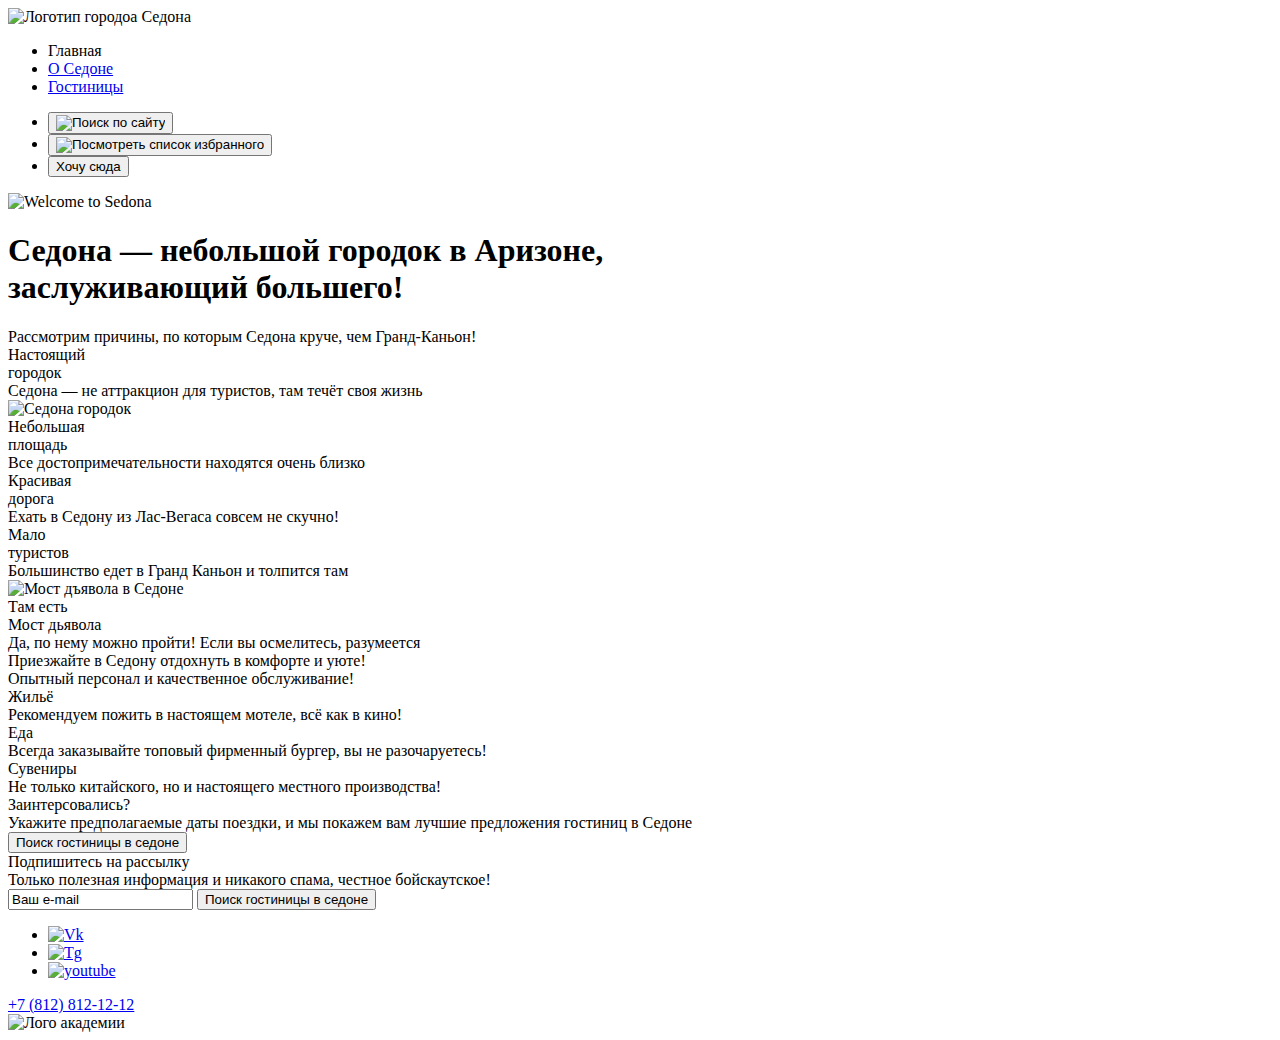
==== index.html @ afdbbaaa "Добавил верстку главной и каталога" ====
<!DOCTYPE html>
<html lang="ru">
  <head>
    <meta charset="utf-8">
    <title>HTML Academy: Седона</title>
  </head>
  <body>
    <header>
      <div><img src="images/logo.png" alt="Логотип городоа Седона"></div>
      <nav>
        <ul>
          <li>Главная</li>
          <li><a href="#">О Седоне</a></li>
          <li><a href="catalog.html">Гостиницы</a></li>
        </ul>
      </nav>
      <div>
        <ul>
          <li><button type="button"><img src="images/search.png" alt="Поиск по сайту"></button></li>
          <li><button type="button"><img src="images/heart.png" alt="Посмотреть список избранного"></button></li>
          <li><button type="button">Хочу сюда</button></li>
        </ul>
      </div>
    </header>
    <main>
      <section>
        <img src="images/welcome.svg" alt="Welcome to Sedona">
        <h1>Седона — небольшой городок в Аризоне,<br>
          заслуживающий большего!</h1>
        Рассмотрим причины, по которым Седона круче, чем Гранд-Каньон!
      </section>
      <section>
        <div>
          <div>
            <div>Настоящий<br>городок</div>
            <div>Седона — не аттракцион для туристов, там течёт своя жизнь</div>
          </div>
          <div>
            <img src="images/desc_sedona.jpeg" alt="Седона городок">
          </div>
        </div>
        <div>
          <div>
            <div>Небольшая<br>площадь</div>
            <div>Все достопримечательности находятся очень близко</div>
          </div>
          <div>
            <div>Красивая<br>дорога</div>
            <div>Ехать в Седону из Лас-Вегаса совсем не скучно!</div>
          </div>
          <div>
            <div>Мало<br>туристов</div>
            <div>Большинство едет в Гранд Каньон и толпится там</div>
          </div>
        </div>
        <div>
          <div>
            <img src="images/desc_sedona2.jpeg" alt="Мост дъявола в Седоне">
          </div>
          <div>
            <div>Там есть<br>Мост дьявола</div>
            <div>Да, по нему можно пройти! Если вы осмелитесь, разумеется</div>
          </div>
        </div>
      </section>
      <section>
        <div>Приезжайте в Седону отдохнуть в комфорте и уюте!</div>
        <div>Опытный персонал и качественное обслуживание!</div>
      </section>
      <section>
        <div>
          <div>Жильё</div>
          <div>Рекомендуем пожить в настоящем мотеле, всё как в кино!</div>
        </div>
        <div>
          <div>Еда</div>
          <div>Всегда заказывайте топовый фирменный бургер, вы не разочаруетесь!</div>
        </div>
        <div>
          <div>Сувениры</div>
          <div>Не только китайского, но и настоящего местного производства!</div>
        </div>
      </section>
      <section>
        <div>Заинтерсовались?</div>
        <div>Укажите предполагаемые даты поездки, и мы покажем вам лучшие предложения гостиниц в Седоне</div>
        <button  type="button">Поиск гостиницы в седоне</button>
      </section>
    </main>
    <footer>
      <section>
        <div>Подпишитесь на рассылку</div>
        <div>Только полезная информация и никакого спама, честное бойскаутское!</div>
        <form action="https://echo.htmlacademy.ru/">
          <input type="text" value="Ваш e-mail" required>
          <button type="submit">Поиск гостиницы в седоне</button>
        </form>
      </section>
      <section>
        <div>
          <ul>
            <li><a href="#"><img src="images/vk.svg" alt="Vk"></a></li>
            <li><a href="#"><img src="images/telegram.svg" alt="Tg"></a></li>
            <li><a href="#"><img src="images/youtube.svg" alt="youtube"></a></li>
          </ul>
        </div>
        <div>
          <a href="tel:+78128121212">+7 (812) 812-12-12</a>
        </div>
        <div><img src="images/html_academy_logo.png" alt="Лого академии"></div>
      </section>
    </footer>
  </body>
</html>
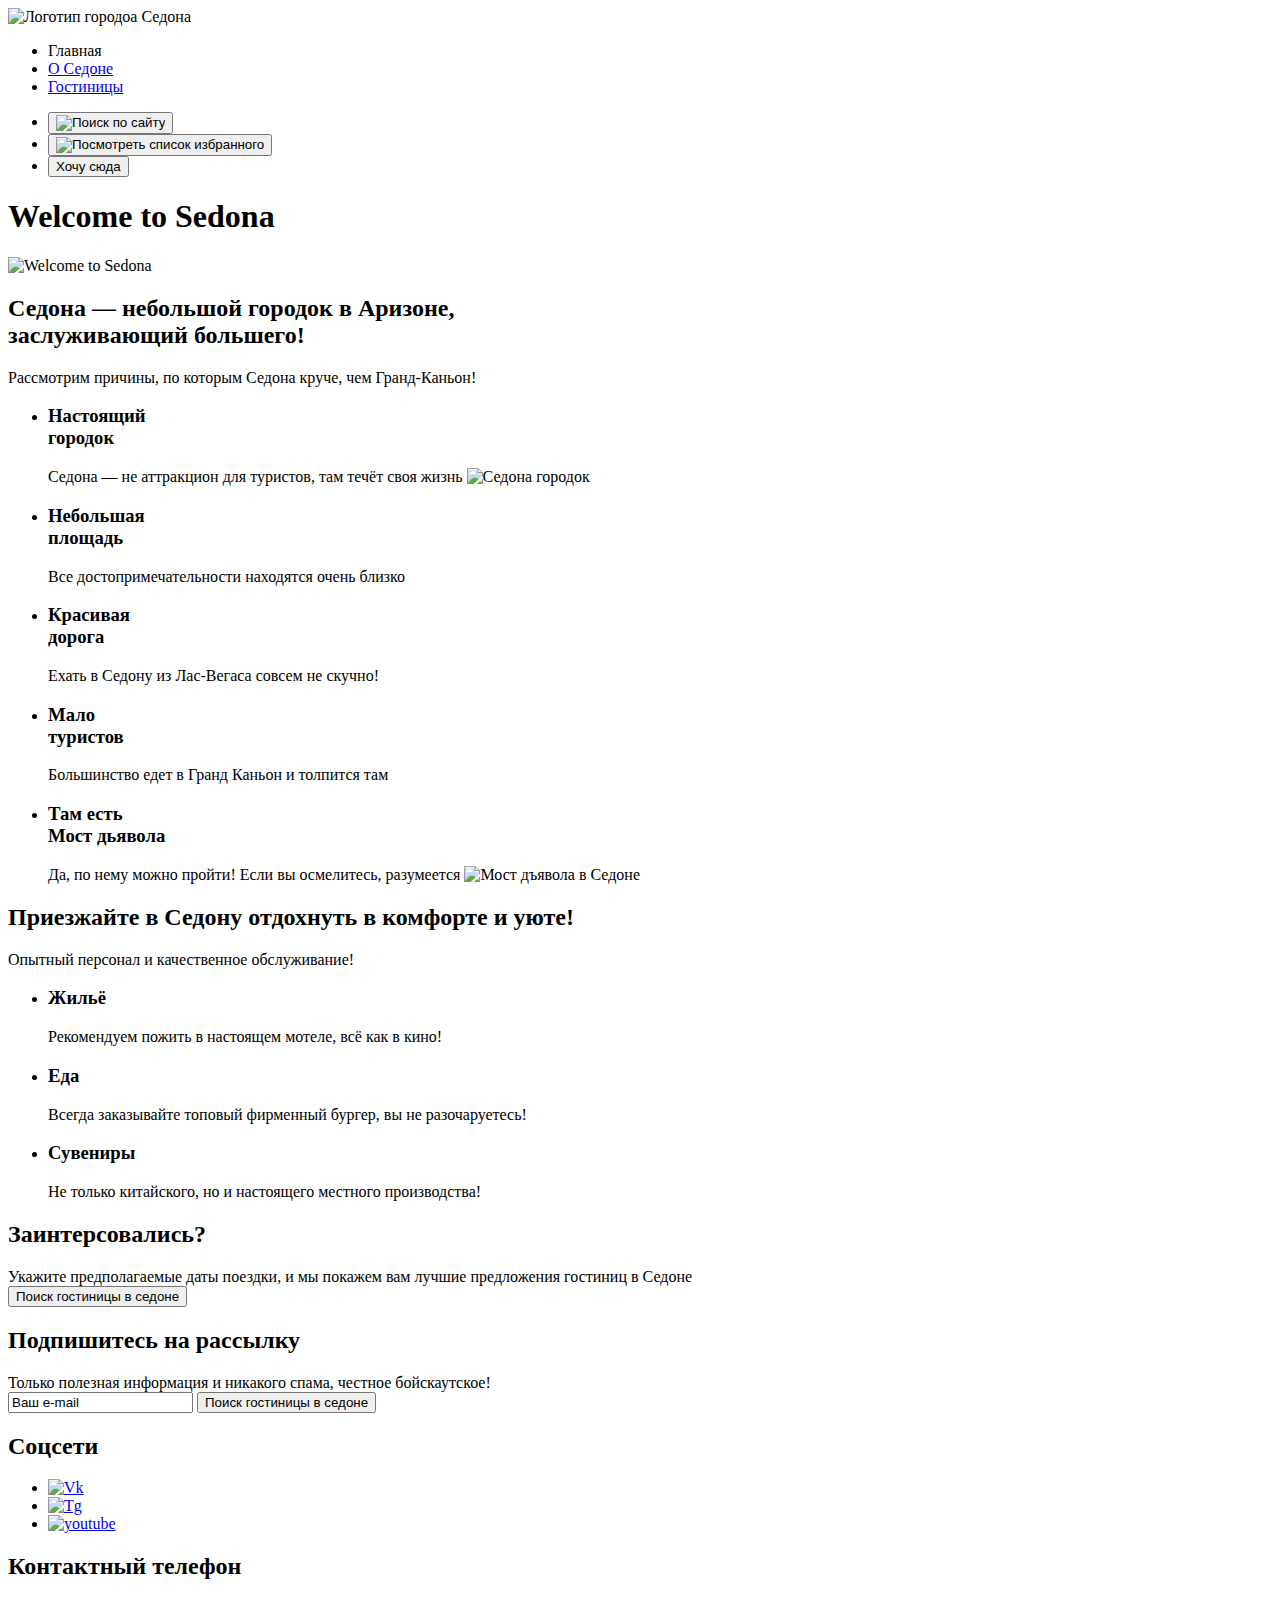
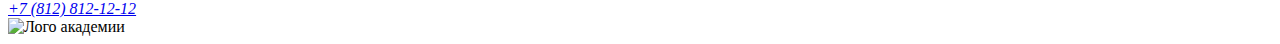
==== commit 4d9ebb8f: "Merge pull request #2 from Tuzemecc/master" ====
--- a/index.html
+++ b/index.html
@@ -14,101 +14,100 @@
           <li><a href="catalog.html">Гостиницы</a></li>
         </ul>
       </nav>
-      <div>
-        <ul>
-          <li><button type="button"><img src="images/search.png" alt="Поиск по сайту"></button></li>
-          <li><button type="button"><img src="images/heart.png" alt="Посмотреть список избранного"></button></li>
-          <li><button type="button">Хочу сюда</button></li>
-        </ul>
-      </div>
+      <ul>
+        <li><button type="button"><img src="images/search.png" alt="Поиск по сайту"></button></li>
+        <li><button type="button"><img src="images/heart.png" alt="Посмотреть список избранного"></button></li>
+        <li><button type="button">Хочу сюда</button></li>
+      </ul>
     </header>
     <main>
       <section>
+        <h1 class="visually-hidden">Welcome to Sedona</h1>
         <img src="images/welcome.svg" alt="Welcome to Sedona">
-        <h1>Седона — небольшой городок в Аризоне,<br>
-          заслуживающий большего!</h1>
-        Рассмотрим причины, по которым Седона круче, чем Гранд-Каньон!
       </section>
       <section>
-        <div>
-          <div>
-            <div>Настоящий<br>городок</div>
-            <div>Седона — не аттракцион для туристов, там течёт своя жизнь</div>
-          </div>
-          <div>
+        <header>
+          <h2>Седона — небольшой городок в Аризоне,<br>
+            заслуживающий большего!</h2>
+          Рассмотрим причины, по которым Седона круче, чем Гранд-Каньон!
+        </header>
+        <ul>
+          <li>
+            <h3>Настоящий<br>городок</h3>
+            Седона — не аттракцион для туристов, там течёт своя жизнь
             <img src="images/desc_sedona.jpeg" alt="Седона городок">
-          </div>
-        </div>
-        <div>
-          <div>
-            <div>Небольшая<br>площадь</div>
-            <div>Все достопримечательности находятся очень близко</div>
-          </div>
-          <div>
-            <div>Красивая<br>дорога</div>
-            <div>Ехать в Седону из Лас-Вегаса совсем не скучно!</div>
-          </div>
-          <div>
-            <div>Мало<br>туристов</div>
-            <div>Большинство едет в Гранд Каньон и толпится там</div>
-          </div>
-        </div>
-        <div>
-          <div>
+          </li>
+          <li>
+            <h3>Небольшая<br>площадь</h3>
+            Все достопримечательности находятся очень близко
+          </li>
+          <li>
+            <h3>Красивая<br>дорога</h3>
+            Ехать в Седону из Лас-Вегаса совсем не скучно!
+          </li>
+          <li>
+            <h3>Мало<br>туристов</h3>
+            Большинство едет в Гранд Каньон и толпится там
+          </li>
+          <li>
+            <h3>Там есть<br>Мост дьявола</h3>
+            Да, по нему можно пройти! Если вы осмелитесь, разумеется
             <img src="images/desc_sedona2.jpeg" alt="Мост дъявола в Седоне">
-          </div>
-          <div>
-            <div>Там есть<br>Мост дьявола</div>
-            <div>Да, по нему можно пройти! Если вы осмелитесь, разумеется</div>
-          </div>
-        </div>
+          </li>
+        </ul>
       </section>
       <section>
-        <div>Приезжайте в Седону отдохнуть в комфорте и уюте!</div>
-        <div>Опытный персонал и качественное обслуживание!</div>
+        <header>
+          <h2>Приезжайте в Седону отдохнуть в комфорте и уюте!</h2>
+          Опытный персонал и качественное обслуживание!
+        </header>
+        <ul>
+          <li>
+            <h3>Жильё</h3>
+            Рекомендуем пожить в настоящем мотеле, всё как в кино!
+          </li>
+          <li>
+            <h3>Еда</h3>
+            Всегда заказывайте топовый фирменный бургер, вы не разочаруетесь!
+          </li>
+          <li>
+            <h3>Сувениры</h3>
+            Не только китайского, но и настоящего местного производства!
+          </li>
+        </ul>
       </section>
       <section>
-        <div>
-          <div>Жильё</div>
-          <div>Рекомендуем пожить в настоящем мотеле, всё как в кино!</div>
-        </div>
-        <div>
-          <div>Еда</div>
-          <div>Всегда заказывайте топовый фирменный бургер, вы не разочаруетесь!</div>
-        </div>
-        <div>
-          <div>Сувениры</div>
-          <div>Не только китайского, но и настоящего местного производства!</div>
-        </div>
+        <header>
+          <h2>Заинтерсовались?</h2>
+          Укажите предполагаемые даты поездки, и мы покажем вам лучшие предложения гостиниц в Седоне
+        </header>
+        <button type="button">Поиск гостиницы в седоне</button>
       </section>
       <section>
-        <div>Заинтерсовались?</div>
-        <div>Укажите предполагаемые даты поездки, и мы покажем вам лучшие предложения гостиниц в Седоне</div>
-        <button  type="button">Поиск гостиницы в седоне</button>
-      </section>
-    </main>
-    <footer>
-      <section>
-        <div>Подпишитесь на рассылку</div>
-        <div>Только полезная информация и никакого спама, честное бойскаутское!</div>
+        <header>
+          <h2>Подпишитесь на рассылку</h2>
+          Только полезная информация и никакого спама, честное бойскаутское!
+        </header>
         <form action="https://echo.htmlacademy.ru/">
           <input type="text" value="Ваш e-mail" required>
           <button type="submit">Поиск гостиницы в седоне</button>
         </form>
       </section>
-      <section>
+    </main>
+    <footer>
+        <h2 class="visually-hidden">Соцсети</h2>
+        <ul>
+          <li><a href="#"><img src="images/vk.svg" alt="Vk"></a></li>
+          <li><a href="#"><img src="images/telegram.svg" alt="Tg"></a></li>
+          <li><a href="#"><img src="images/youtube.svg" alt="youtube"></a></li>
+        </ul>
+        <h2 class="visually-hidden">Контактный телефон</h2>
+        <address>
+          <a href="tel:+78128121212">+7 (812) 812-12-12</a>
+        </address>
         <div>
-          <ul>
-            <li><a href="#"><img src="images/vk.svg" alt="Vk"></a></li>
-            <li><a href="#"><img src="images/telegram.svg" alt="Tg"></a></li>
-            <li><a href="#"><img src="images/youtube.svg" alt="youtube"></a></li>
-          </ul>
-        </div>
-        <div>
-          <a href="tel:+78128121212">+7 (812) 812-12-12</a>
-        </div>
-        <div><img src="images/html_academy_logo.png" alt="Лого академии"></div>
-      </section>
+            <img src="images/html_academy_logo.png" alt="Лого академии">
+          </div>
     </footer>
   </body>
 </html>
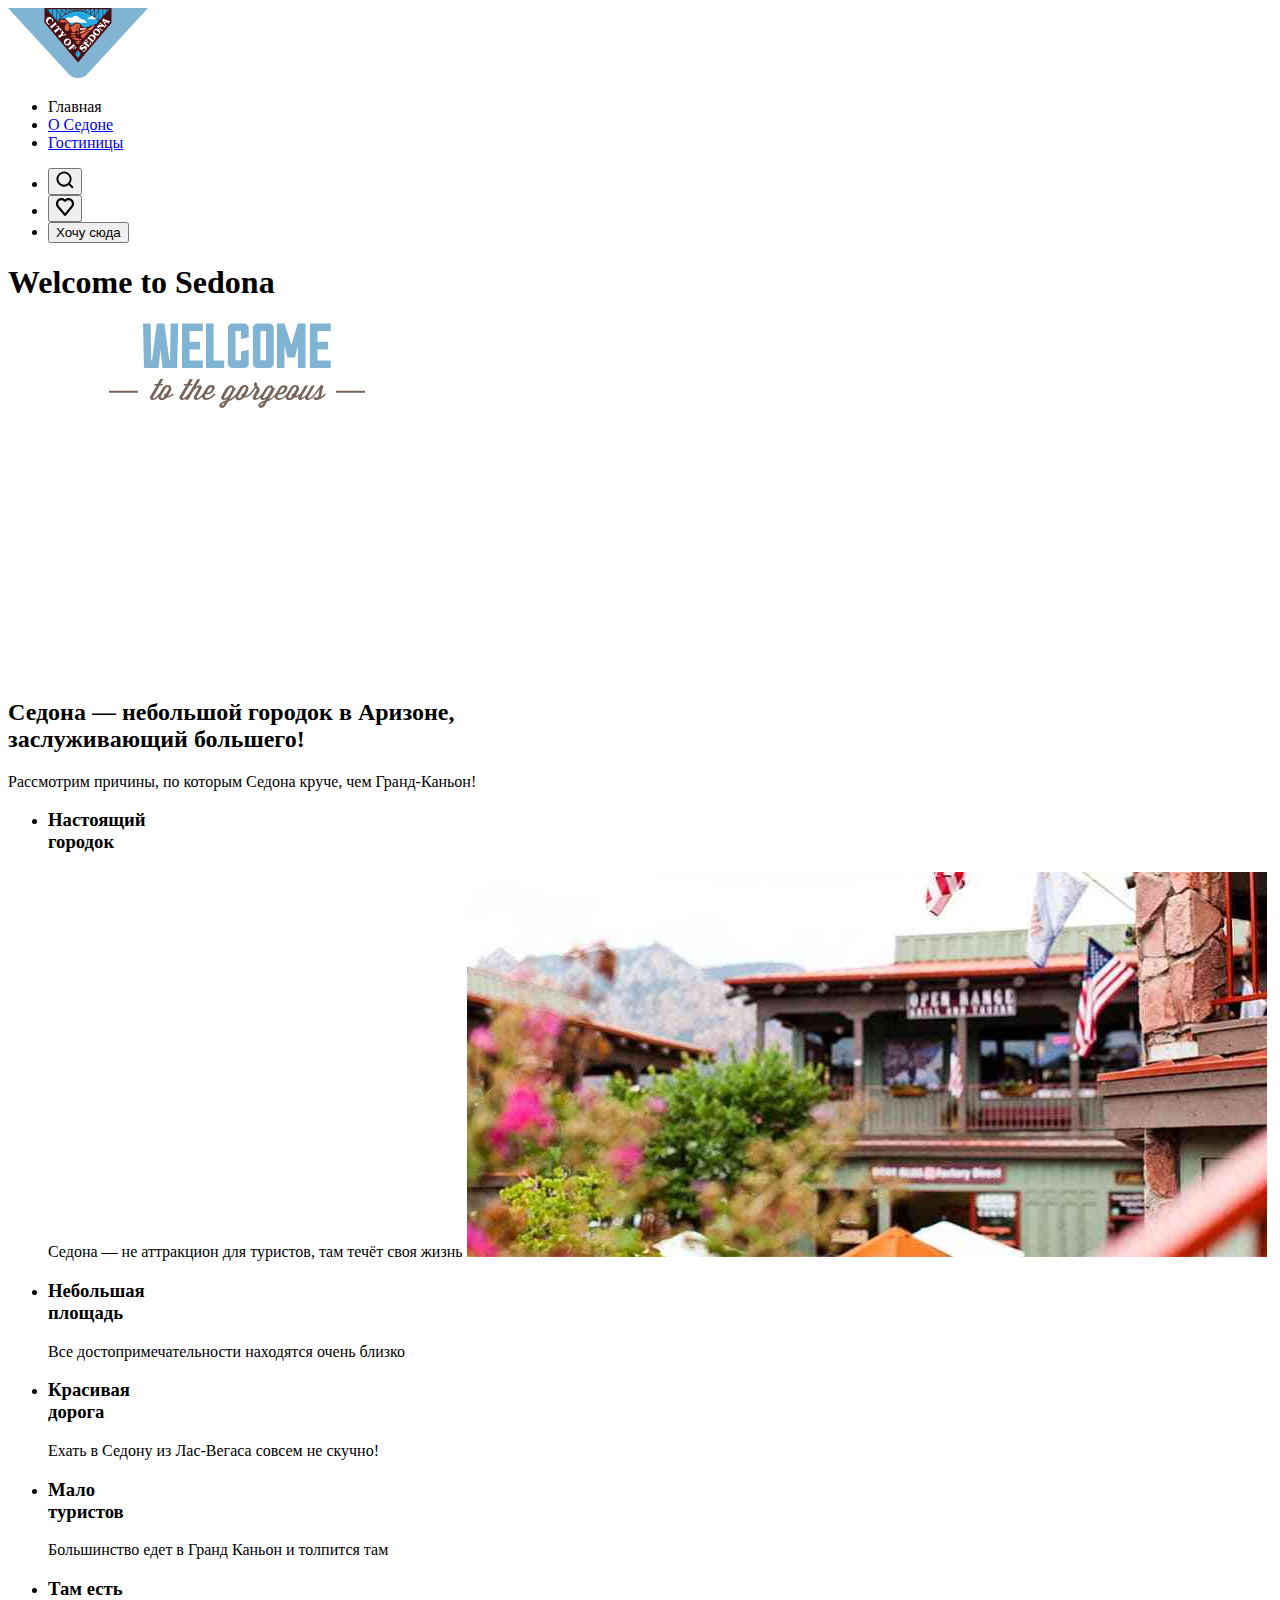
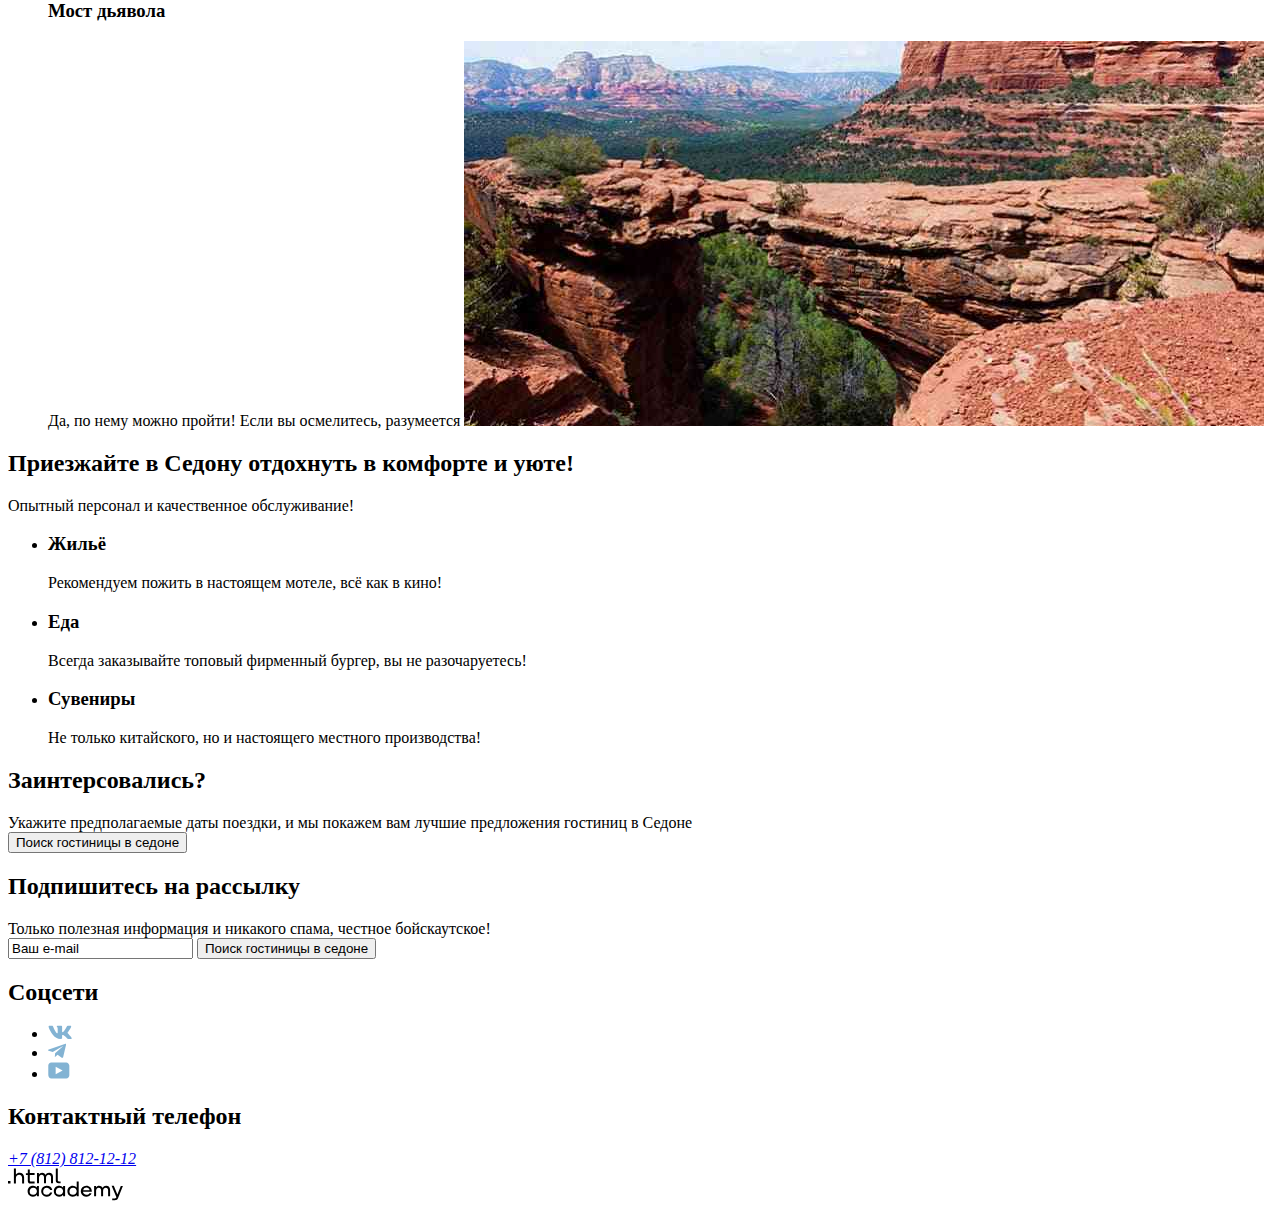
==== commit 5c5b588c: "Merge pull request #4 from Tuzemecc/master" ====
--- a/index.html
+++ b/index.html
@@ -6,7 +6,7 @@
   </head>
   <body>
     <header>
-      <div><img src="images/logo.png" alt="Логотип городоа Седона"></div>
+      <div><img src="images/logo.png" alt="Логотип города Седона" width="140" height="70"></div>
       <nav>
         <ul>
           <li>Главная</li>
@@ -15,15 +15,15 @@
         </ul>
       </nav>
       <ul>
-        <li><button type="button"><img src="images/search.png" alt="Поиск по сайту"></button></li>
-        <li><button type="button"><img src="images/heart.png" alt="Посмотреть список избранного"></button></li>
+        <li><button type="button"><img src="images/search.svg" alt="Поиск по сайту" width="18" height="18"></button></li>
+        <li><button type="button"><img src="images/heart.svg" alt="Посмотреть список избранного" width="18" height="18"></button></li>
         <li><button type="button">Хочу сюда</button></li>
       </ul>
     </header>
     <main>
       <section>
         <h1 class="visually-hidden">Welcome to Sedona</h1>
-        <img src="images/welcome.svg" alt="Welcome to Sedona">
+        <img src="images/welcome.svg" alt="Welcome to Sedona" width="458" height="352">
       </section>
       <section>
         <header>
@@ -35,7 +35,7 @@
           <li>
             <h3>Настоящий<br>городок</h3>
             Седона — не аттракцион для туристов, там течёт своя жизнь
-            <img src="images/desc_sedona.jpeg" alt="Седона городок">
+            <img src="images/desc_sedona.jpg" alt="Седона городок" width="800" height="385">
           </li>
           <li>
             <h3>Небольшая<br>площадь</h3>
@@ -52,7 +52,7 @@
           <li>
             <h3>Там есть<br>Мост дьявола</h3>
             Да, по нему можно пройти! Если вы осмелитесь, разумеется
-            <img src="images/desc_sedona2.jpeg" alt="Мост дъявола в Седоне">
+            <img src="images/desc_sedona2.jpg" alt="Мост дъявола в Седоне" width="800" height="385">
           </li>
         </ul>
       </section>
@@ -97,16 +97,16 @@
     <footer>
         <h2 class="visually-hidden">Соцсети</h2>
         <ul>
-          <li><a href="#"><img src="images/vk.svg" alt="Vk"></a></li>
-          <li><a href="#"><img src="images/telegram.svg" alt="Tg"></a></li>
-          <li><a href="#"><img src="images/youtube.svg" alt="youtube"></a></li>
+          <li><a href="#"><img src="images/vk.svg" alt="Vk" width="24" height="14"></a></li>
+          <li><a href="#"><img src="images/telegram.svg" alt="Tg" width="18" height="15"></a></li>
+          <li><a href="#"><img src="images/youtube.svg" alt="youtube" width="22" height="17"></a></li>
         </ul>
         <h2 class="visually-hidden">Контактный телефон</h2>
         <address>
           <a href="tel:+78128121212">+7 (812) 812-12-12</a>
         </address>
         <div>
-            <img src="images/html_academy_logo.png" alt="Лого академии">
+            <img src="images/html_academy_logo.svg" alt="Лого академии" width="115" height="33">
           </div>
     </footer>
   </body>
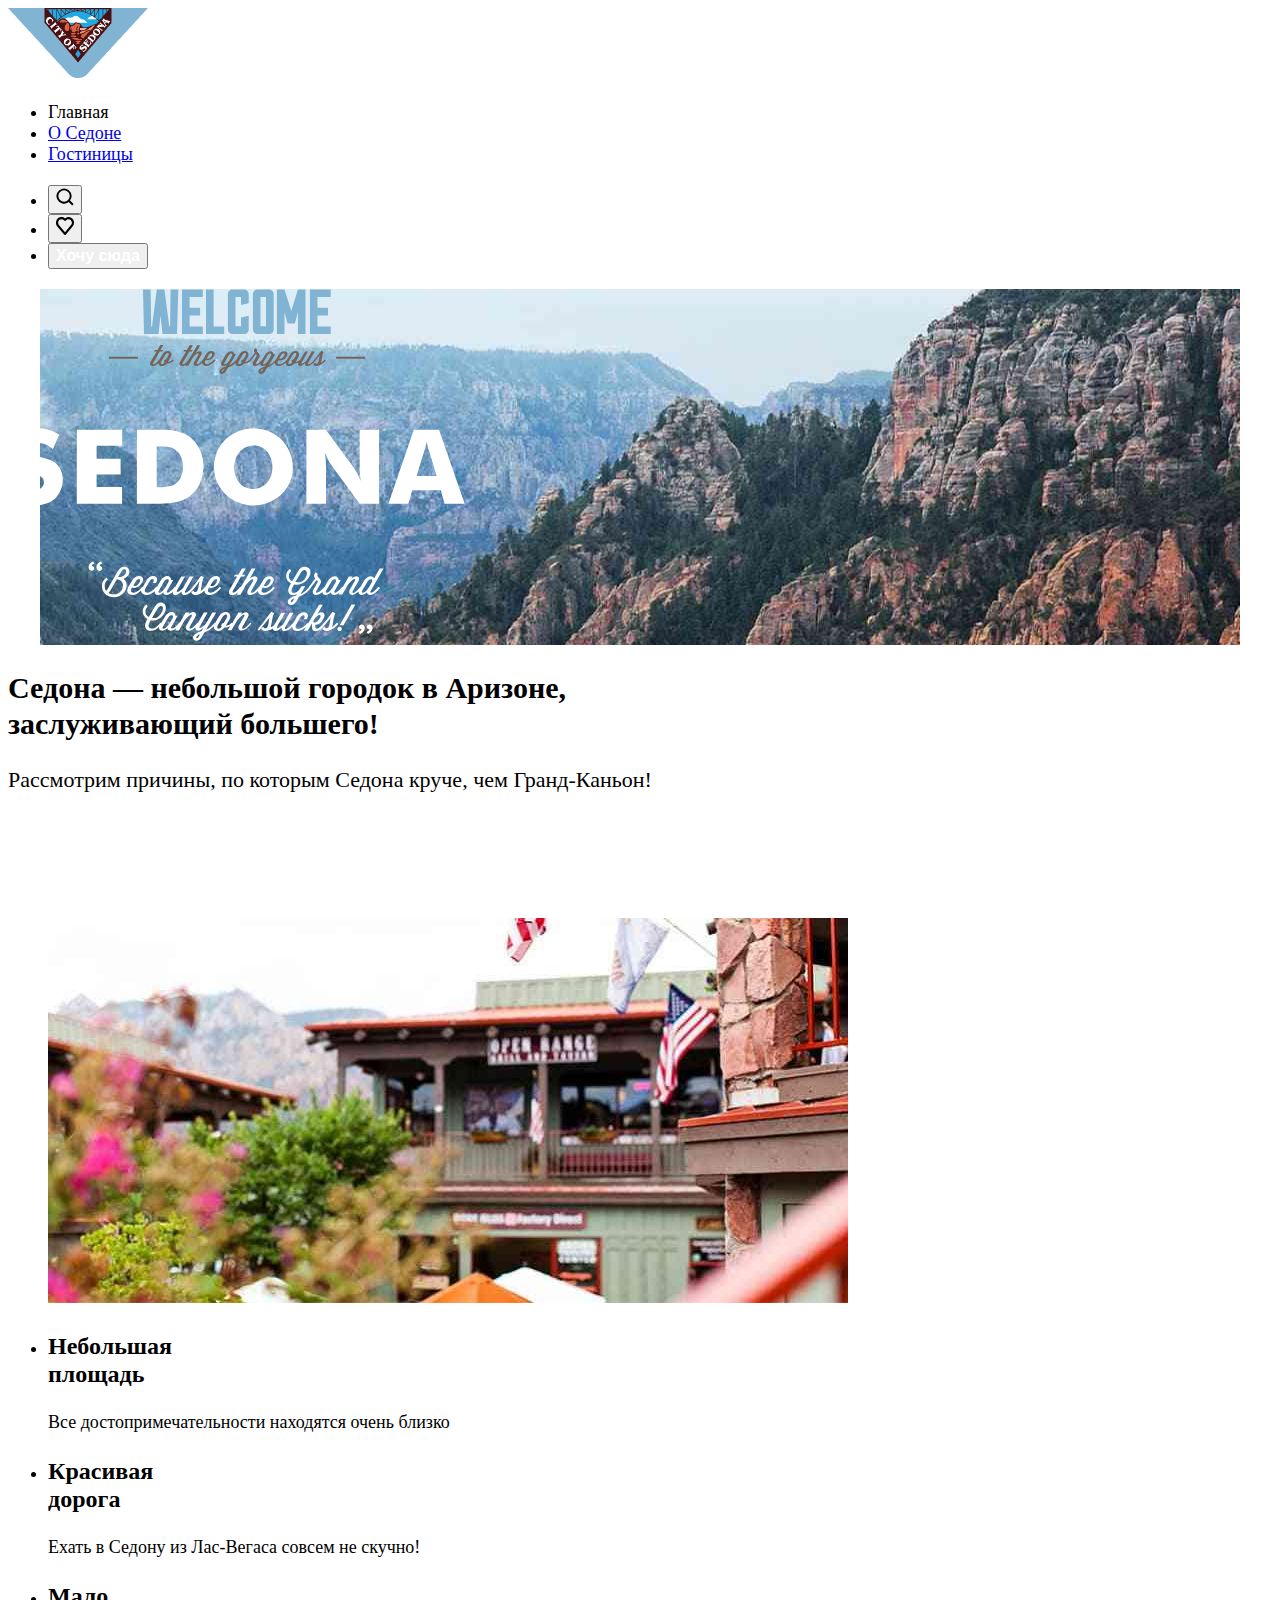
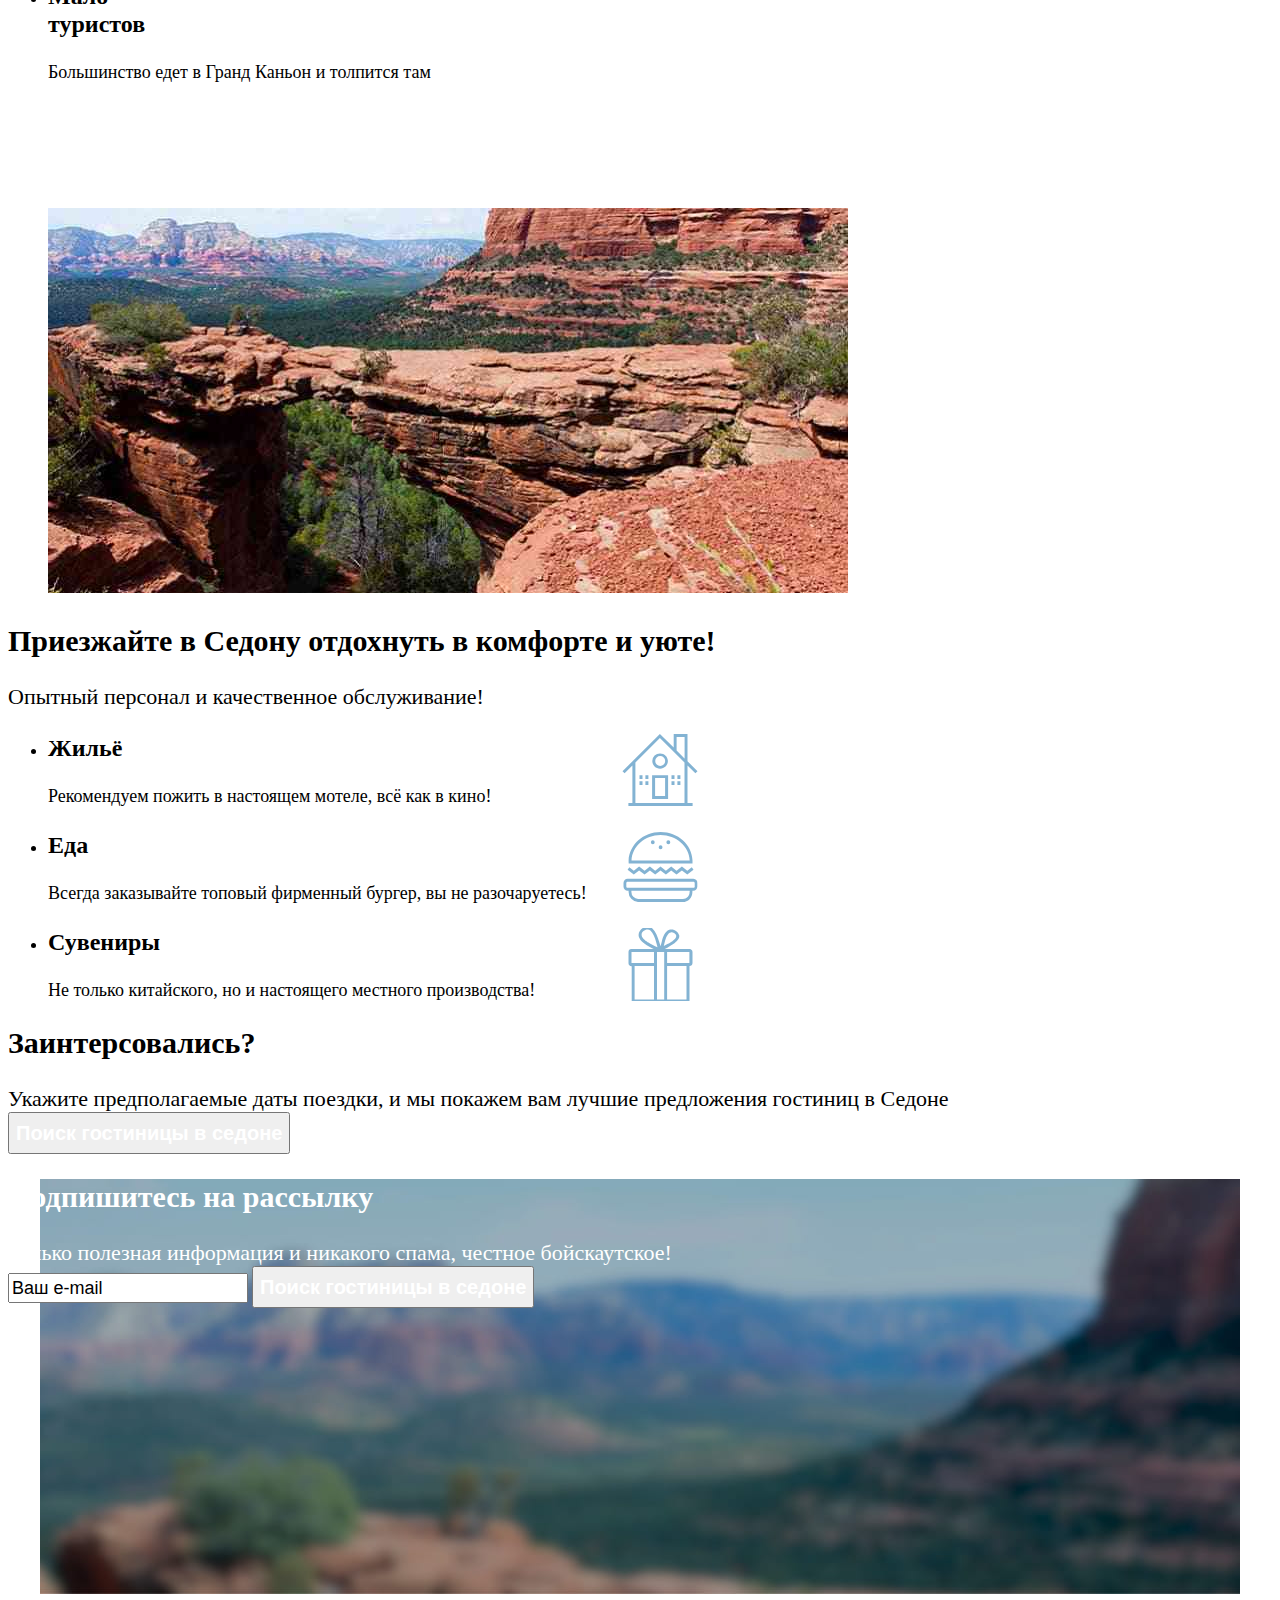
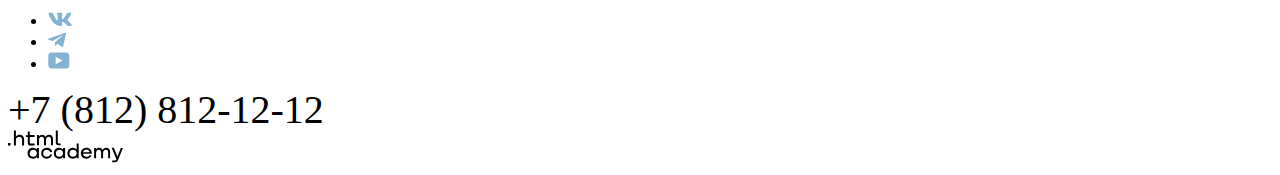
==== commit 19c4fac1: "Задание №3" ====
--- a/index.html
+++ b/index.html
@@ -2,6 +2,7 @@
 <html lang="ru">
   <head>
     <meta charset="utf-8">
+    <link rel="stylesheet" href="styles/styles.css">
     <title>HTML Academy: Седона</title>
   </head>
   <body>
@@ -21,7 +22,7 @@
       </ul>
     </header>
     <main>
-      <section>
+      <section class="welcome">
         <h1 class="visually-hidden">Welcome to Sedona</h1>
         <img src="images/welcome.svg" alt="Welcome to Sedona" width="458" height="352">
       </section>
@@ -32,7 +33,7 @@
           Рассмотрим причины, по которым Седона круче, чем Гранд-Каньон!
         </header>
         <ul>
-          <li>
+          <li class="white">
             <h3>Настоящий<br>городок</h3>
             Седона — не аттракцион для туристов, там течёт своя жизнь
             <img src="images/desc_sedona.jpg" alt="Седона городок" width="800" height="385">
@@ -49,7 +50,7 @@
             <h3>Мало<br>туристов</h3>
             Большинство едет в Гранд Каньон и толпится там
           </li>
-          <li>
+          <li class="white">
             <h3>Там есть<br>Мост дьявола</h3>
             Да, по нему можно пройти! Если вы осмелитесь, разумеется
             <img src="images/desc_sedona2.jpg" alt="Мост дъявола в Седоне" width="800" height="385">
@@ -61,16 +62,16 @@
           <h2>Приезжайте в Седону отдохнуть в комфорте и уюте!</h2>
           Опытный персонал и качественное обслуживание!
         </header>
-        <ul>
-          <li>
+        <ul class="params">
+          <li class="housing">
             <h3>Жильё</h3>
             Рекомендуем пожить в настоящем мотеле, всё как в кино!
           </li>
-          <li>
+          <li class="eating">
             <h3>Еда</h3>
             Всегда заказывайте топовый фирменный бургер, вы не разочаруетесь!
           </li>
-          <li>
+          <li class="souvenir">
             <h3>Сувениры</h3>
             Не только китайского, но и настоящего местного производства!
           </li>
@@ -83,8 +84,8 @@
         </header>
         <button type="button">Поиск гостиницы в седоне</button>
       </section>
-      <section>
-        <header>
+      <section class="non_white_subscribe">
+        <header class="white">
           <h2>Подпишитесь на рассылку</h2>
           Только полезная информация и никакого спама, честное бойскаутское!
         </header>
--- a/styles/styles.css
+++ b/styles/styles.css
@@ -0,0 +1,174 @@
+@font-face {
+  font-family: "PT Sans";
+  font-weight: 400;
+  font-style: normal;
+  src: url("fonts/ptsans-400.woff2") format("woff2");
+  font-display: swap;
+}
+
+@font-face {
+  font-family: "PT Sans";
+  font-weight: 700;
+  font-style: bold;
+  src: url("fonts/ptsans-700.woff2") format("woff2");
+  font-display: swap;
+}
+/**
+ *
+ * Описание фоновых параметров (цвет фона, расположение, размер и повторение фонового изображения). У каждого фона должен быть контрастный цвет текста.
+*/
+
+body{
+   font-family: "PT Sans";
+}
+
+header ul{
+  font-size: 20px;
+  line-height: 24px;
+  font-weight: bold;
+}
+
+button, .button, .pseudo_button{
+  font-size: 16px;
+  line-height: 20px;
+  font-weight: bold;
+  color: #FFF
+}
+
+.pseudo_button{
+  font-weight: normal;
+  color: #000;
+}
+
+.visually-hidden{
+  display: none;
+}
+
+h1{
+  font-size: 60px;
+  line-height: 78px;
+  font-weight: bold;
+}
+
+
+h2{
+  font-size: 30px;
+  line-height: 36px;
+  font-weight: bold;
+}
+
+section header{
+  font-size: 22px;
+  line-height: 26px;
+  font-weight: normal;
+}
+
+ul li{
+  font-size: 18px;
+  line-height: 21px;
+  font-weight: normal;
+}
+
+ul li h3{
+  font-size: 24px;
+  line-height: 28px;
+  font-weight: bold;
+}
+
+section button{
+  font-size: 20px;
+  line-height: 36px;
+  font-weight: bold;
+  color: #FFF
+}
+
+input{
+  font-size: 18px;
+  line-height: 24px;
+}
+
+address a{
+  font-size: 40px;
+  line-height: 40px;
+  font-weight: normal;
+  font-style: normal;
+  text-decoration: none;
+  color: #000
+}
+
+section.welcome{
+  background: url("../images/bg_index.jpg") no-repeat center;
+
+}
+.params .housing{
+  background: url("../images/house.svg") no-repeat center;
+}
+.params .eating{
+  background: url("../images/food.svg") no-repeat center;
+}
+.params .souvenir{
+  background: url("../images/souvenir.svg") no-repeat center;
+}
+
+.non_white_subscribe{
+  background: url("../images/bg_subscribe.jpg") no-repeat center;
+  height: 415px;
+}
+.filter{
+  background: url("../images/bg_filter.jpg") no-repeat center;
+  height: 415px;
+}
+
+.white{
+  color: #FFF
+}
+
+.navchain li{
+  font-size: 16px;
+  line-height: 21px;
+  font-weight: normal;
+}
+
+fieldset legend{
+  font-size: 20px;
+  line-height: 24px;
+  font-weight: bold;
+}
+
+fieldset label{
+  font-size: 18px;
+  line-height: 23px;
+  font-weight: normal;
+}
+
+.manage_list .count{
+  font-size: 30px;
+  line-height: 36px;
+  font-weight: bold;
+}
+
+.manage_list select{
+  font-size: 18px;
+  line-height: 21px;
+  font-weight: normal;
+}
+
+.result_items desc{
+  font-size: 18px;
+  line-height: 21px;
+  font-weight: normal;
+}
+
+.paging{
+  font-size: 20px;
+  line-height: 36px;
+  font-weight: bold;
+}
+
+.paging .selected, .paging .gap{
+  color: #000;
+}
+
+.paging a{
+  color: #FFF;
+}
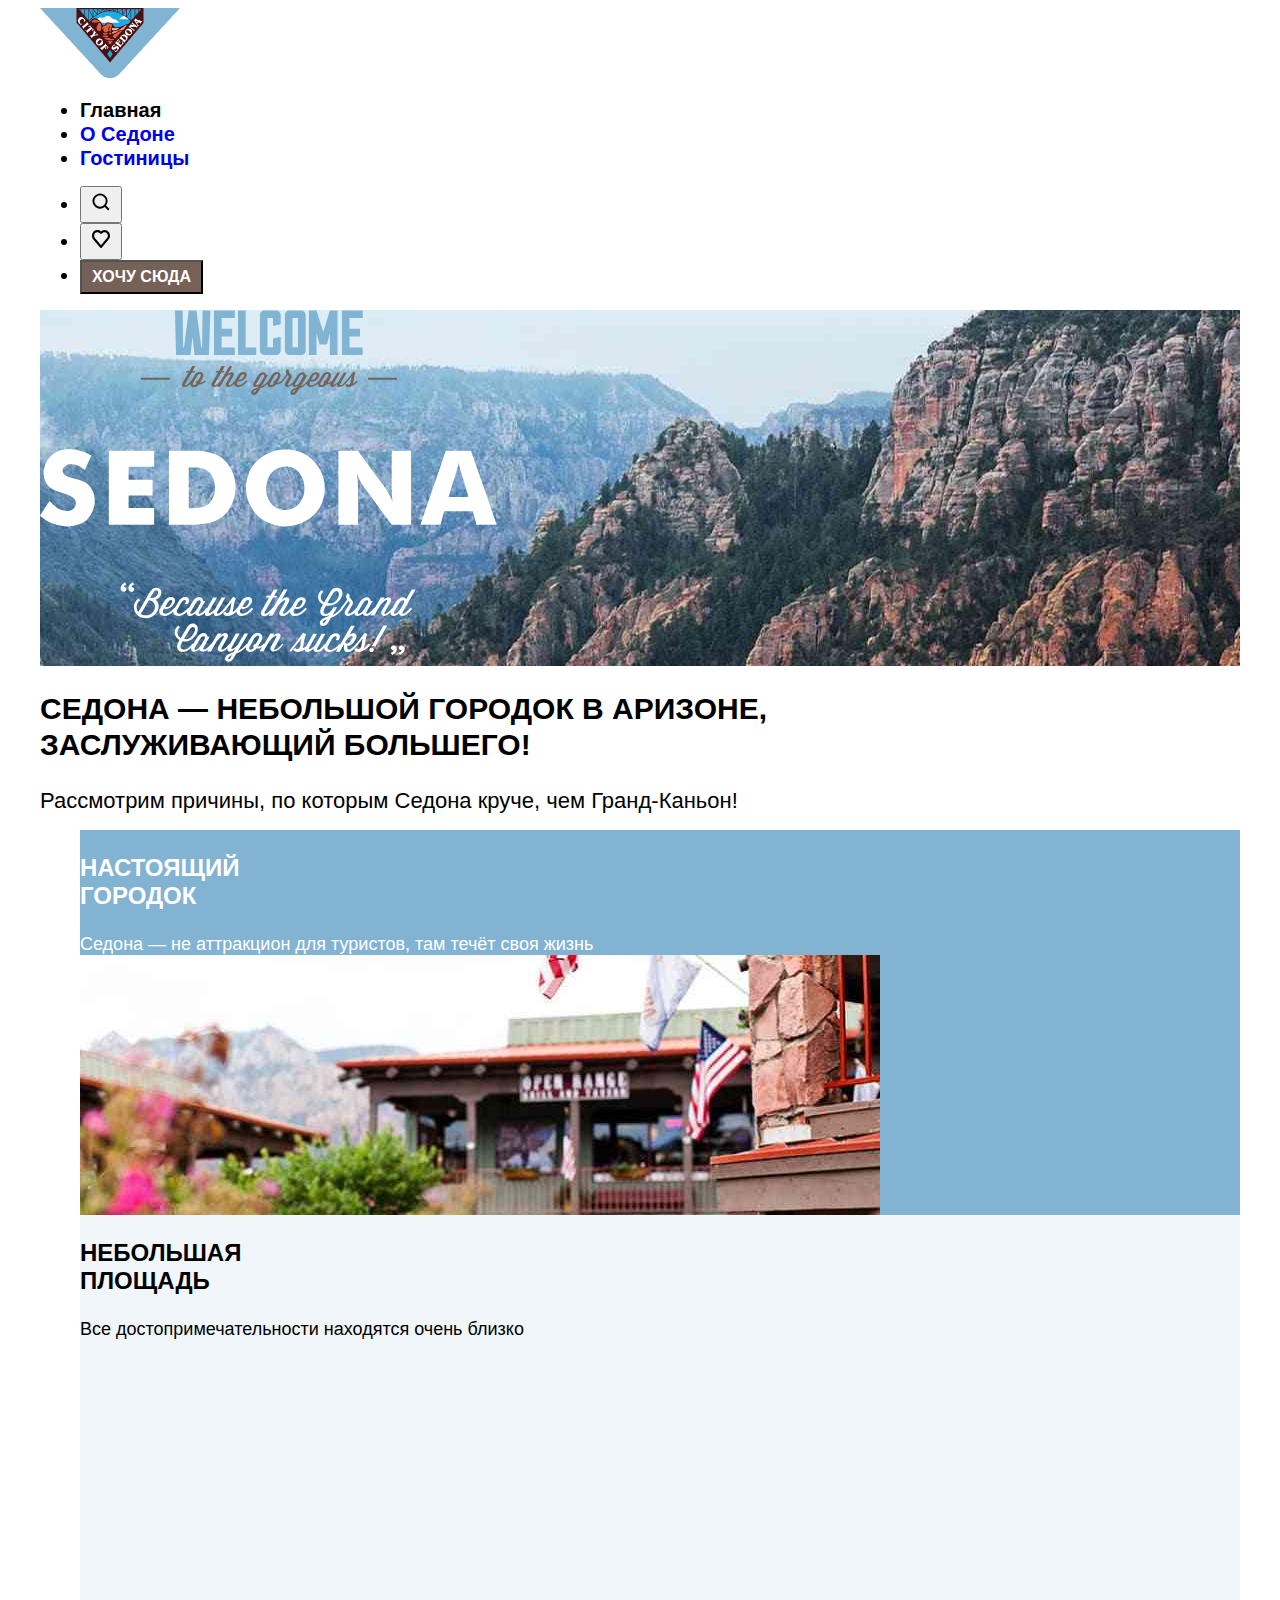
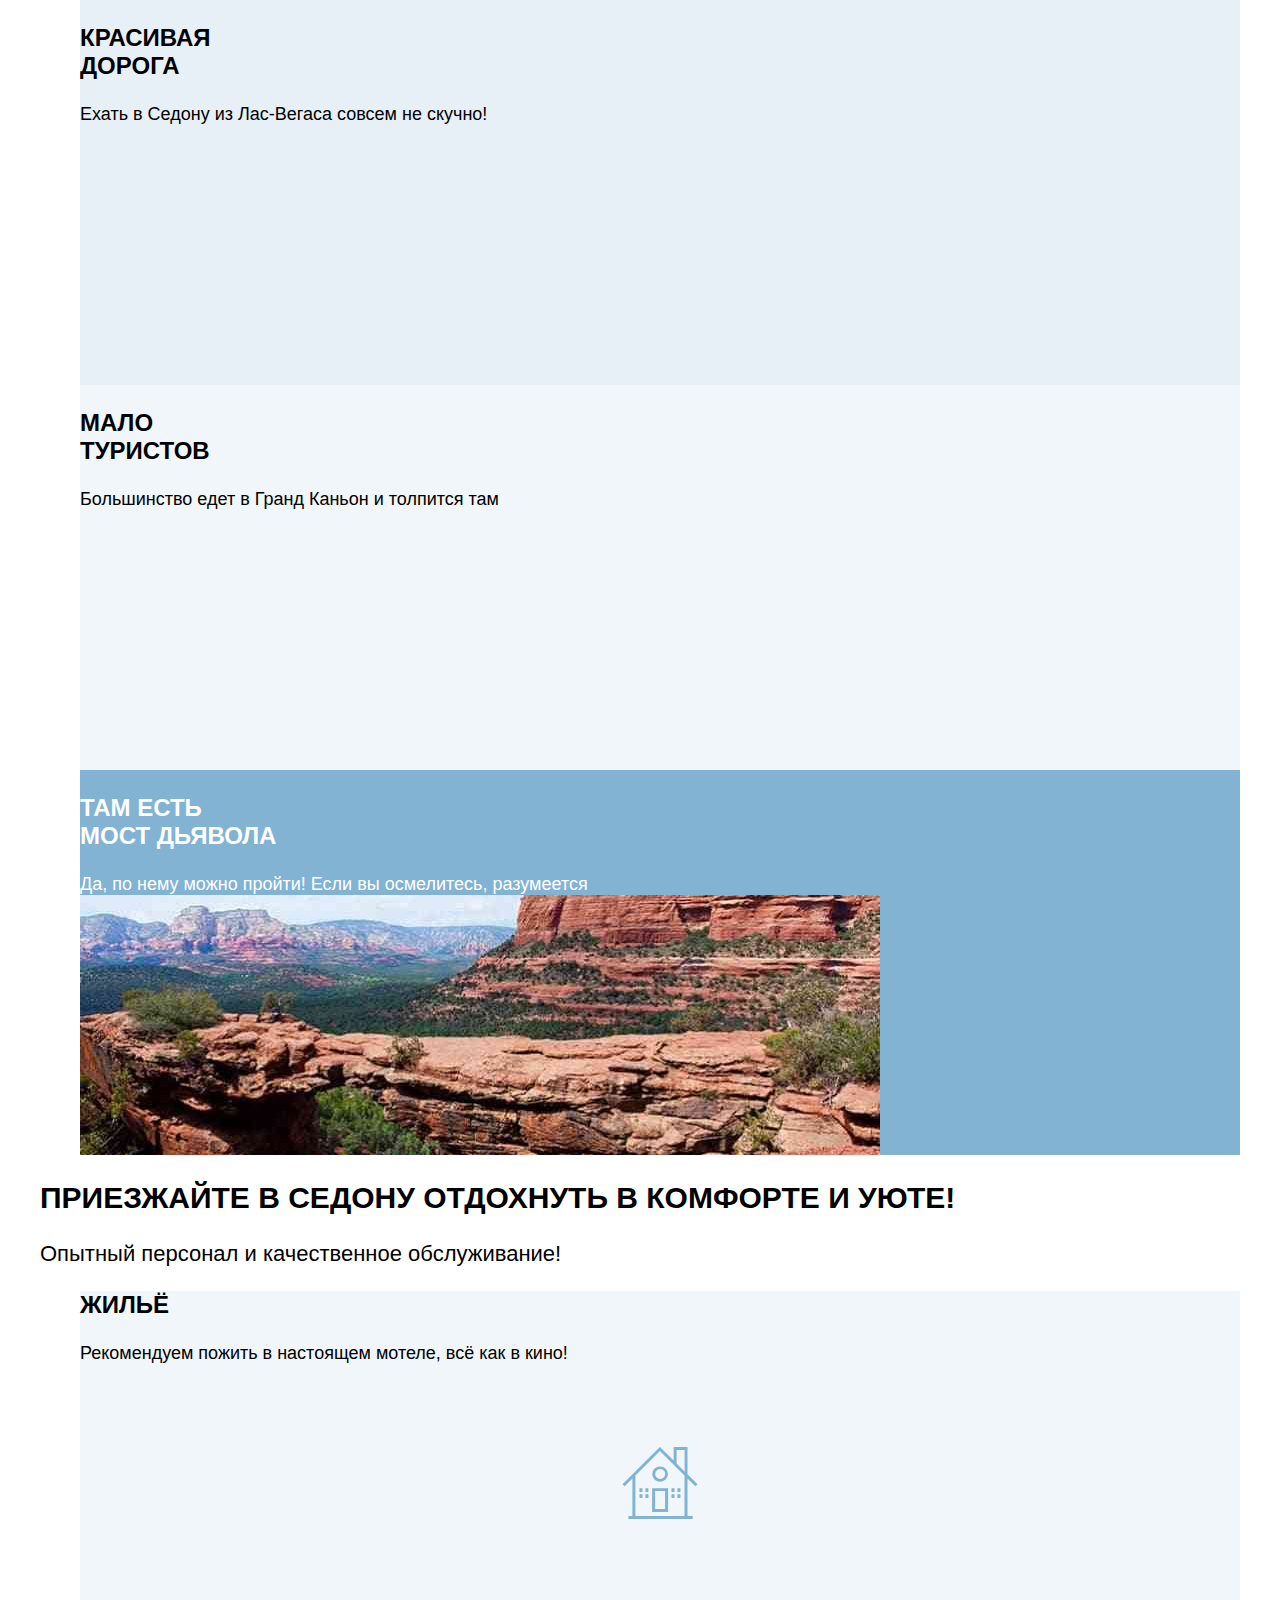
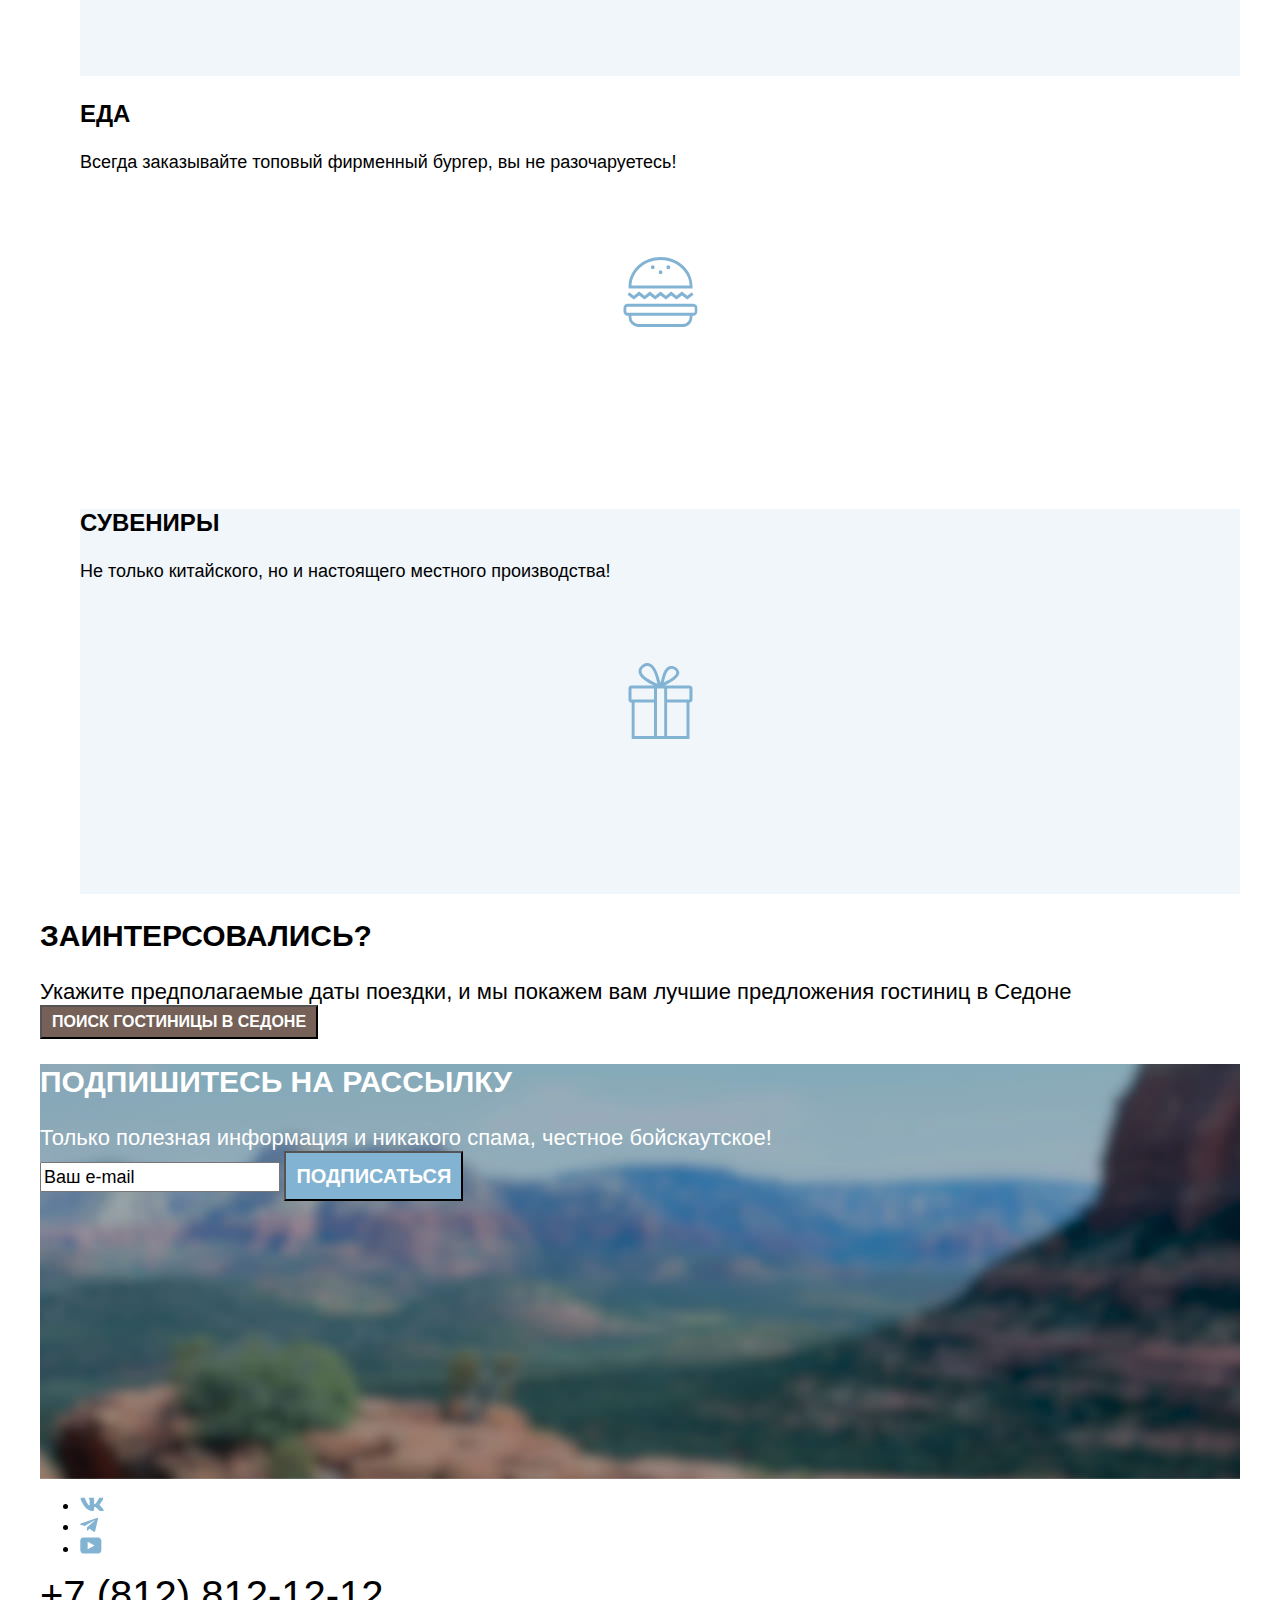
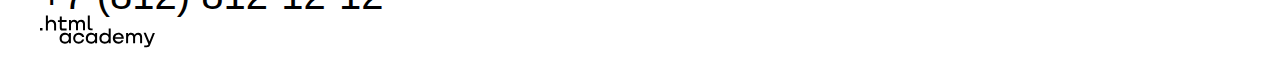
==== commit 8a5722ce: "поправил замечания" ====
--- a/index.html
+++ b/index.html
@@ -18,7 +18,7 @@
       <ul>
         <li><button type="button"><img src="images/search.svg" alt="Поиск по сайту" width="18" height="18"></button></li>
         <li><button type="button"><img src="images/heart.svg" alt="Посмотреть список избранного" width="18" height="18"></button></li>
-        <li><button type="button">Хочу сюда</button></li>
+        <li><button type="button" class="usual_button">Хочу сюда</button></li>
       </ul>
     </header>
     <main>
@@ -32,25 +32,25 @@
             заслуживающий большего!</h2>
           Рассмотрим причины, по которым Седона круче, чем Гранд-Каньон!
         </header>
-        <ul>
-          <li class="white">
+        <ul class="advantages">
+          <li>
             <h3>Настоящий<br>городок</h3>
             Седона — не аттракцион для туристов, там течёт своя жизнь
             <img src="images/desc_sedona.jpg" alt="Седона городок" width="800" height="385">
           </li>
-          <li>
-            <h3>Небольшая<br>площадь</h3>
-            Все достопримечательности находятся очень близко
+          <li class="square">
+              <h3>Небольшая<br>площадь</h3>
+              Все достопримечательности находятся очень близко
           </li>
-          <li>
+          <li class="road">
             <h3>Красивая<br>дорога</h3>
             Ехать в Седону из Лас-Вегаса совсем не скучно!
           </li>
-          <li>
+          <li class="tourists">
             <h3>Мало<br>туристов</h3>
             Большинство едет в Гранд Каньон и толпится там
           </li>
-          <li class="white">
+          <li>
             <h3>Там есть<br>Мост дьявола</h3>
             Да, по нему можно пройти! Если вы осмелитесь, разумеется
             <img src="images/desc_sedona2.jpg" alt="Мост дъявола в Седоне" width="800" height="385">
@@ -82,7 +82,7 @@
           <h2>Заинтерсовались?</h2>
           Укажите предполагаемые даты поездки, и мы покажем вам лучшие предложения гостиниц в Седоне
         </header>
-        <button type="button">Поиск гостиницы в седоне</button>
+        <button type="button" class="usual_button">Поиск гостиницы в седоне</button>
       </section>
       <section class="non_white_subscribe">
         <header class="white">
@@ -91,7 +91,7 @@
         </header>
         <form action="https://echo.htmlacademy.ru/">
           <input type="text" value="Ваш e-mail" required>
-          <button type="submit">Поиск гостиницы в седоне</button>
+          <button type="submit" class="submit">Подписаться</button>
         </form>
       </section>
     </main>
--- a/styles/styles.css
+++ b/styles/styles.css
@@ -13,28 +13,67 @@
   src: url("fonts/ptsans-700.woff2") format("woff2");
   font-display: swap;
 }
-/**
- *
- * Описание фоновых параметров (цвет фона, расположение, размер и повторение фонового изображения). У каждого фона должен быть контрастный цвет текста.
-*/
-
 body{
-   font-family: "PT Sans";
-}
-
-header ul{
-  font-size: 20px;
-  line-height: 24px;
-  font-weight: bold;
-}
-
-button, .button, .pseudo_button{
+   font-family: "PT Sans", sans-serif;
+}
+
+header{
+  margin-left: auto;
+  margin-right: auto;
+  max-width: 1200px;
+}
+
+main{
+  margin-left: auto;
+  margin-right: auto;
+  max-width: 1200px;
+}
+
+footer{
+  margin-left: auto;
+  margin-right: auto;
+  max-width: 1200px;
+}
+
+header ul li{
+  font-size: 20px;
+  line-height: 24px;
+  font-weight: bold;
+}
+header ul a{
+  text-decoration: none;
+  font-size: 20px;
+  line-height: 24px;
+  font-weight: bold;
+}
+
+button, .usual_button, .pseudo_button{
+  font-family: "PT Sans", sans-serif;
   font-size: 16px;
   line-height: 20px;
   font-weight: bold;
-  color: #FFF
-}
-
+  color: #FFF;
+  text-transform: uppercase;
+  text-decoration: none;
+  display: inline-block;
+
+  padding: 5px 10px;
+}
+.usual_button{
+  background-color: #756157;
+}
+.submit{
+  background-color: #82B3D3;
+}
+.reset_button{
+  background-color: transparent;
+}
+.favorite_button{
+  background-color: #82B3D3;
+}
+.unfavorite_button{
+  background-color: #7DB54F;
+}
 .pseudo_button{
   font-weight: normal;
   color: #000;
@@ -48,6 +87,7 @@
   font-size: 60px;
   line-height: 78px;
   font-weight: bold;
+  text-transform: uppercase;
 }
 
 
@@ -55,12 +95,14 @@
   font-size: 30px;
   line-height: 36px;
   font-weight: bold;
+  text-transform: uppercase;
 }
 
 section header{
   font-size: 22px;
   line-height: 26px;
   font-weight: normal;
+  width: 100%;
 }
 
 ul li{
@@ -73,6 +115,10 @@
   font-size: 24px;
   line-height: 28px;
   font-weight: bold;
+  text-transform: uppercase;
+}
+ul.result_items li h3{
+  text-transform: none;
 }
 
 section button{
@@ -100,14 +146,20 @@
   background: url("../images/bg_index.jpg") no-repeat center;
 
 }
+.params li{
+  display: block;
+  height: 385px;
+  background-color: #82B3D3;
+  color: #000;
+}
 .params .housing{
-  background: url("../images/house.svg") no-repeat center;
+  background: rgba(131, 179, 211, 0.12) url("../images/house.svg") no-repeat center;
 }
 .params .eating{
   background: url("../images/food.svg") no-repeat center;
 }
 .params .souvenir{
-  background: url("../images/souvenir.svg") no-repeat center;
+  background: rgba(131, 179, 211, 0.12) url("../images/souvenir.svg") no-repeat center;
 }
 
 .non_white_subscribe{
@@ -115,8 +167,25 @@
   height: 415px;
 }
 .filter{
-  background: url("../images/bg_filter.jpg") no-repeat center;
-  height: 415px;
+  background: url("../images/bg_filter.jpg") #82B3D3 no-repeat;
+  /* height: 415px; */
+  color: #FFF;
+}
+
+.advantages li{
+  display: block;
+  height: 385px;
+  background-color: #82B3D3;
+  color: #FFF;
+  overflow: hidden;
+}
+.advantages li.square,.advantages li.tourists{
+  background: rgba(131, 179, 211, 0.12);
+  color: #000;
+}
+.advantages .road{
+  background: rgba(131, 179, 211, 0.20);
+  color: #000;
 }
 
 .white{
@@ -164,11 +233,22 @@
   line-height: 36px;
   font-weight: bold;
 }
+.paging li{
+  float: left;
+  width: 60px;
+  height: 60px;
+}
 
 .paging .selected, .paging .gap{
   color: #000;
+  background: #F2F2F2;
 }
 
 .paging a{
-  color: #FFF;
-}
+  display: block;
+  color: #FFF;
+  background: #82B3D3;
+  text-decoration: none;
+  width: 100%;
+  height: 100%;
+}
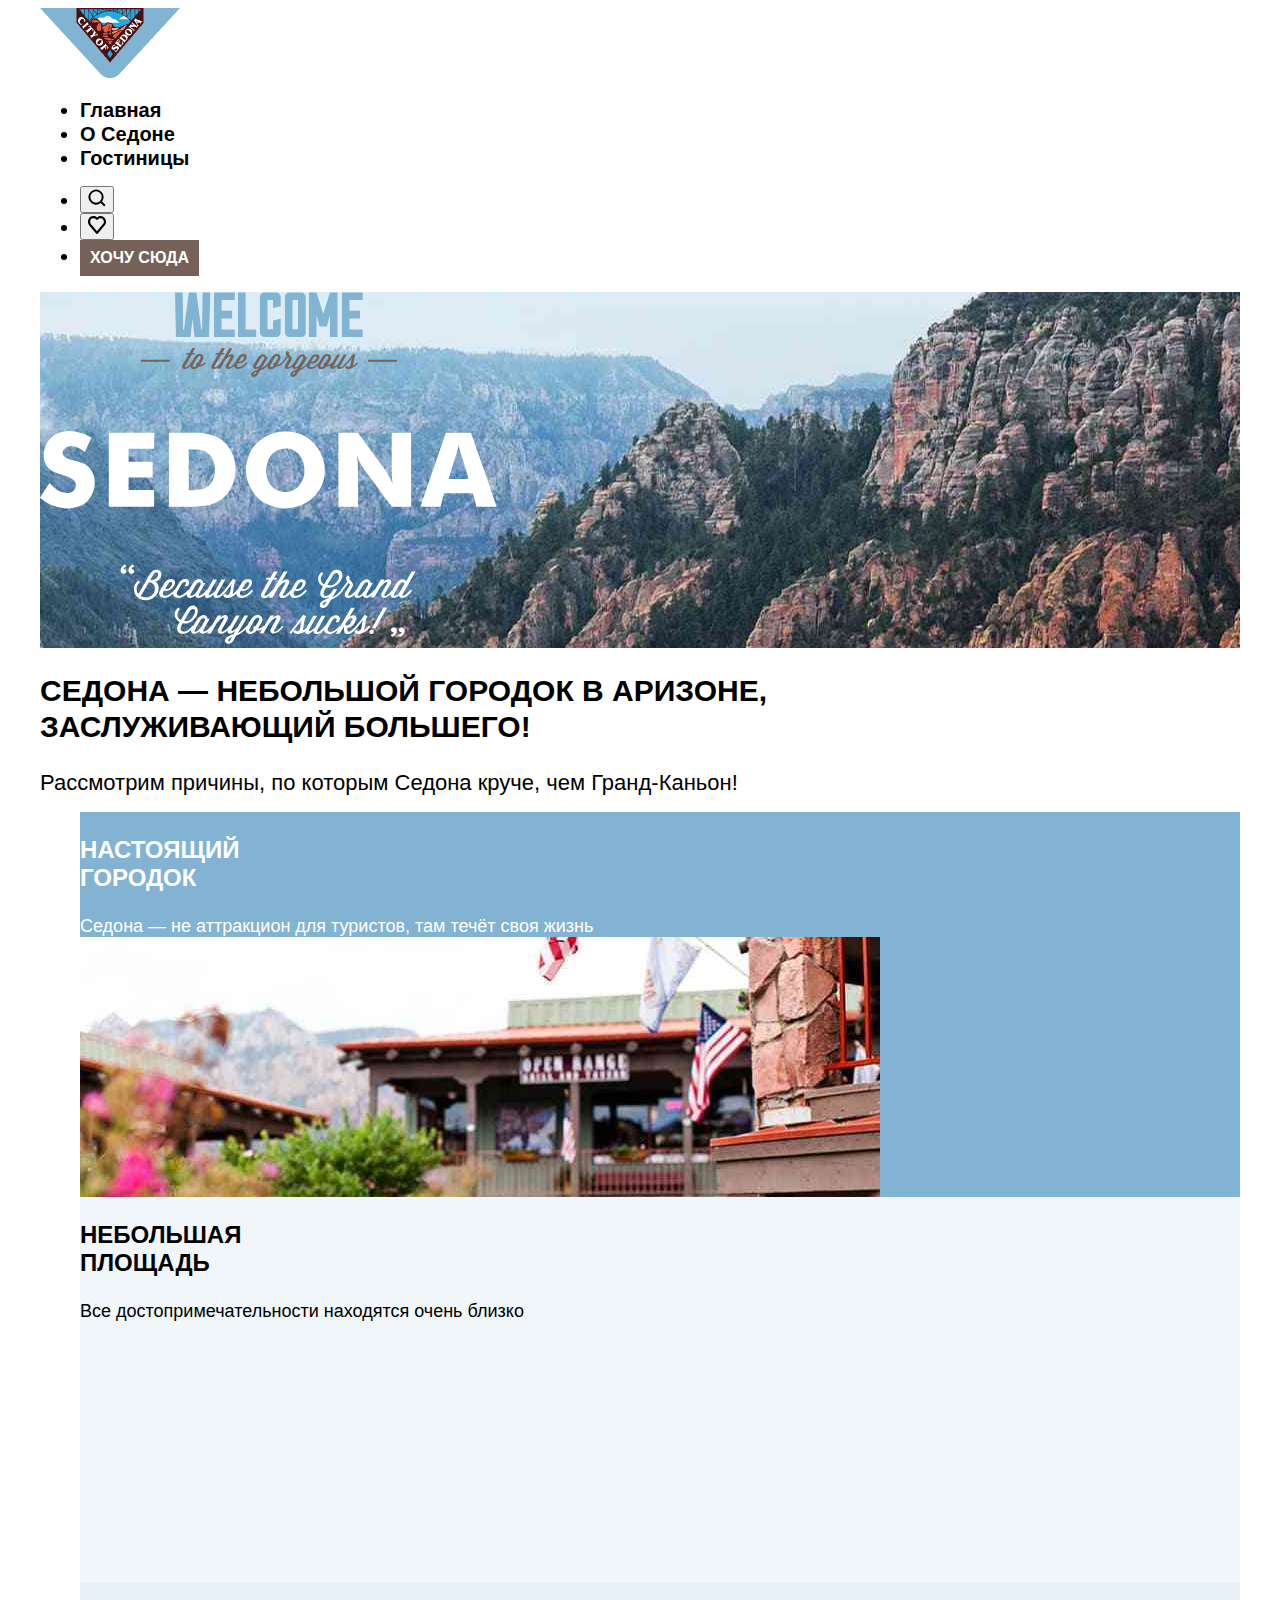
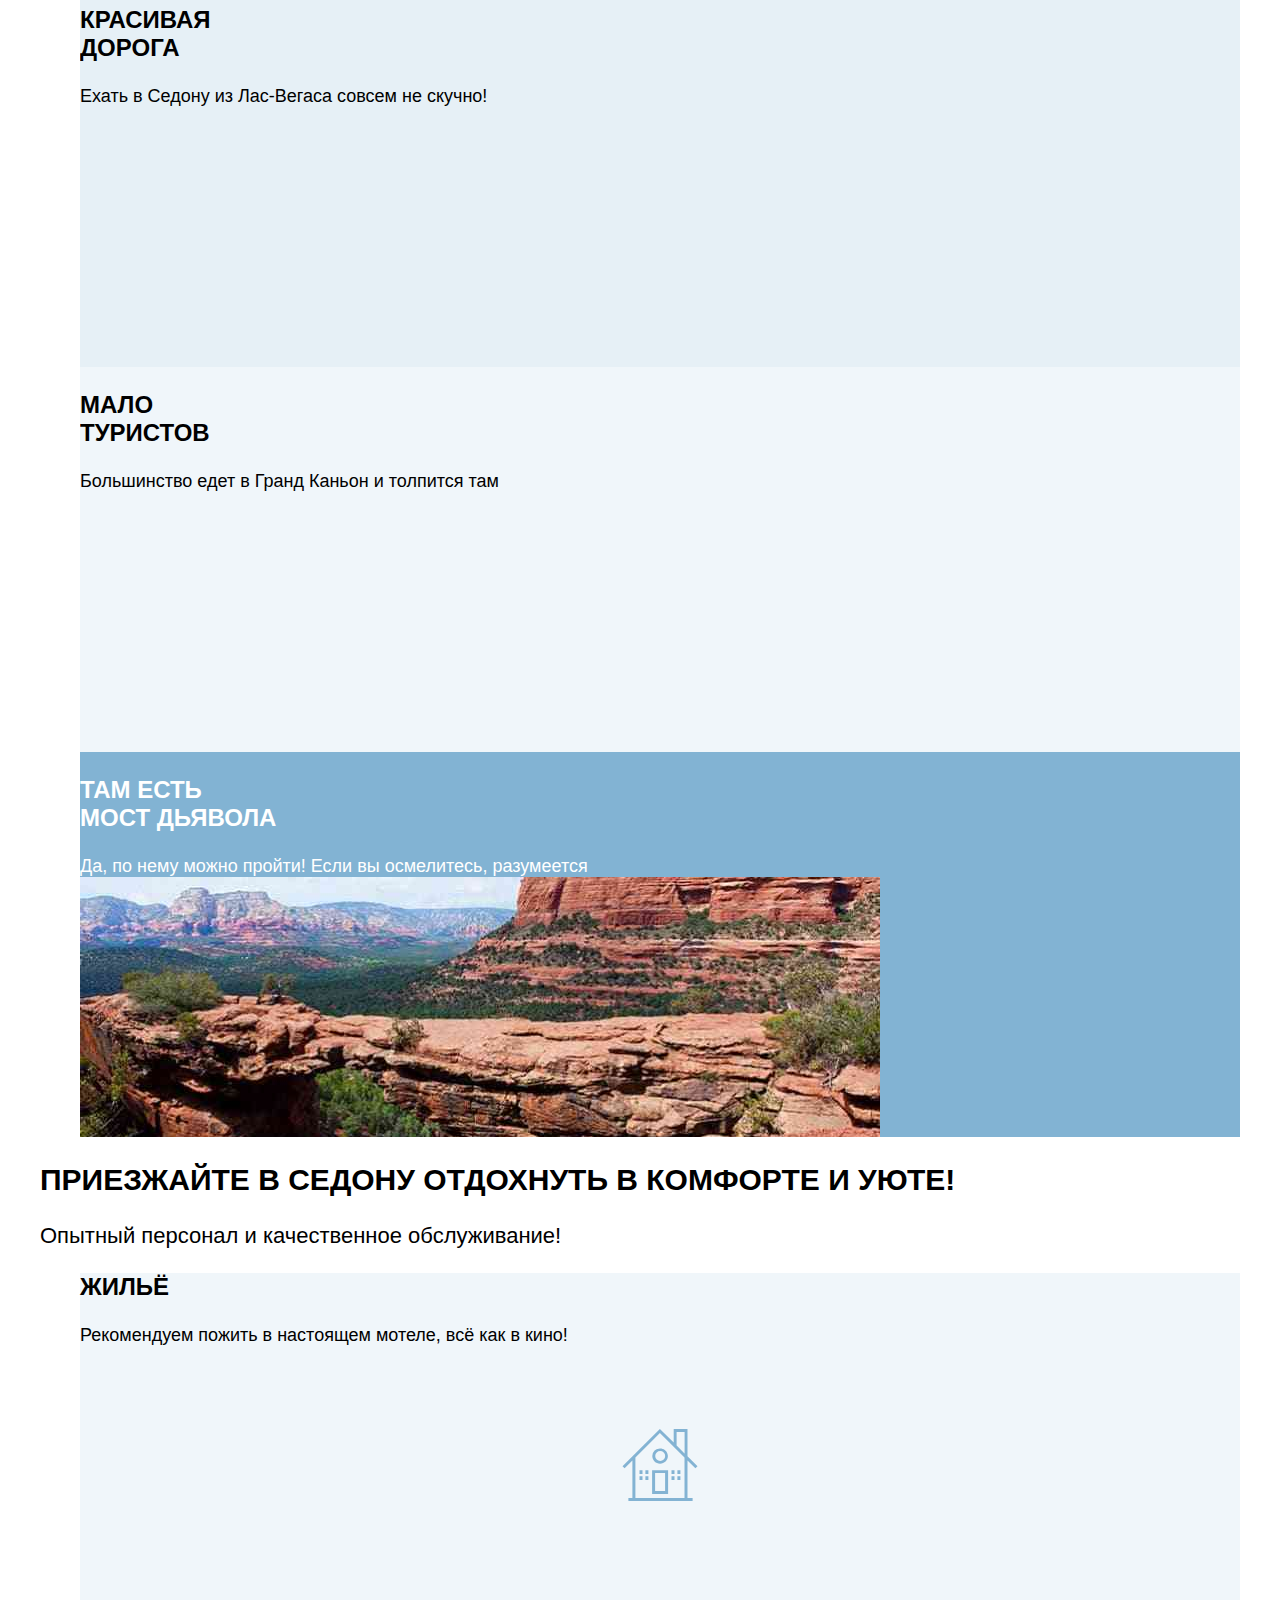
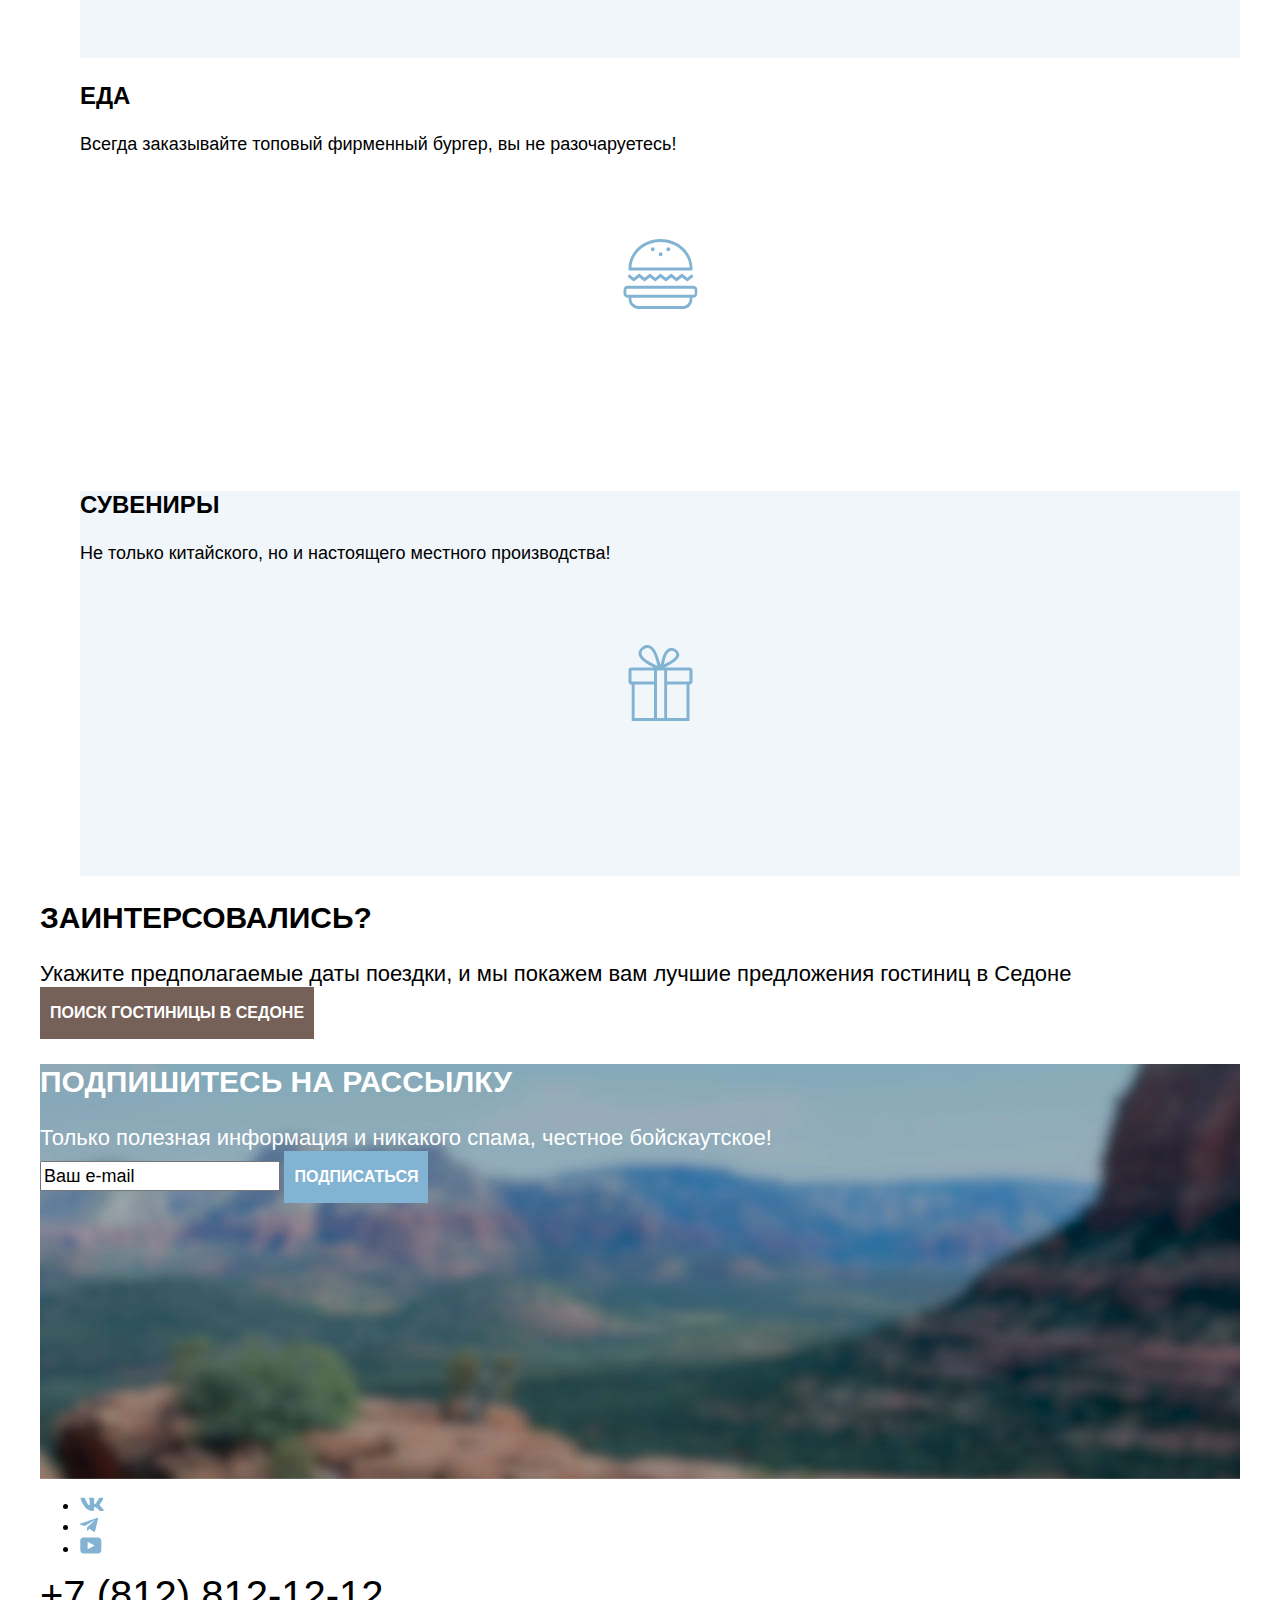
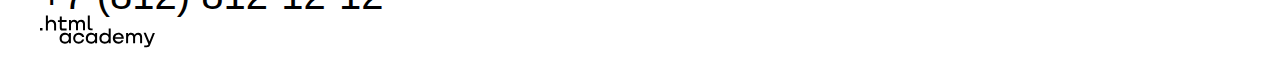
==== commit 4d364eef: "переверстал кнопки" ====
--- a/index.html
+++ b/index.html
@@ -18,7 +18,7 @@
       <ul>
         <li><button type="button"><img src="images/search.svg" alt="Поиск по сайту" width="18" height="18"></button></li>
         <li><button type="button"><img src="images/heart.svg" alt="Посмотреть список избранного" width="18" height="18"></button></li>
-        <li><button type="button" class="usual_button">Хочу сюда</button></li>
+        <li><button type="button" class="button button_brown">Хочу сюда</button></li>
       </ul>
     </header>
     <main>
@@ -82,7 +82,7 @@
           <h2>Заинтерсовались?</h2>
           Укажите предполагаемые даты поездки, и мы покажем вам лучшие предложения гостиниц в Седоне
         </header>
-        <button type="button" class="usual_button">Поиск гостиницы в седоне</button>
+        <button type="button" class="button button_brown button_huge">Поиск гостиницы в седоне</button>
       </section>
       <section class="non_white_subscribe">
         <header class="white">
@@ -91,7 +91,7 @@
         </header>
         <form action="https://echo.htmlacademy.ru/">
           <input type="text" value="Ваш e-mail" required>
-          <button type="submit" class="submit">Подписаться</button>
+          <button type="submit" class="button button_blue button_huge">Подписаться</button>
         </form>
       </section>
     </main>
--- a/styles/styles.css
+++ b/styles/styles.css
@@ -45,9 +45,10 @@
   font-size: 20px;
   line-height: 24px;
   font-weight: bold;
-}
-
-button, .usual_button, .pseudo_button{
+  color: #000;
+}
+
+.button{
   font-family: "PT Sans", sans-serif;
   font-size: 16px;
   line-height: 20px;
@@ -56,27 +57,36 @@
   text-transform: uppercase;
   text-decoration: none;
   display: inline-block;
-
   padding: 5px 10px;
-}
-.usual_button{
+  height: 36px;
+  box-sizing: border-box;
+  border: 0;
+}
+
+.button_huge{
+  height: 52px;
+}
+
+.button_blue{
+  background-color: #82B3D3;
+}
+
+.button_brown{
   background-color: #756157;
 }
-.submit{
-  background-color: #82B3D3;
-}
-.reset_button{
+
+.button_green{
+  background-color: #7DB54F;
+}
+
+.button_transparent{
   background-color: transparent;
 }
-.favorite_button{
-  background-color: #82B3D3;
-}
-.unfavorite_button{
-  background-color: #7DB54F;
-}
+
 .pseudo_button{
   font-weight: normal;
   color: #000;
+  background-color: #F2F2F2;
 }
 
 .visually-hidden{
@@ -167,8 +177,7 @@
   height: 415px;
 }
 .filter{
-  background: url("../images/bg_filter.jpg") #82B3D3 no-repeat;
-  /* height: 415px; */
+  background: url("../images/bg_filter.jpg") #756157 no-repeat;
   color: #FFF;
 }
 
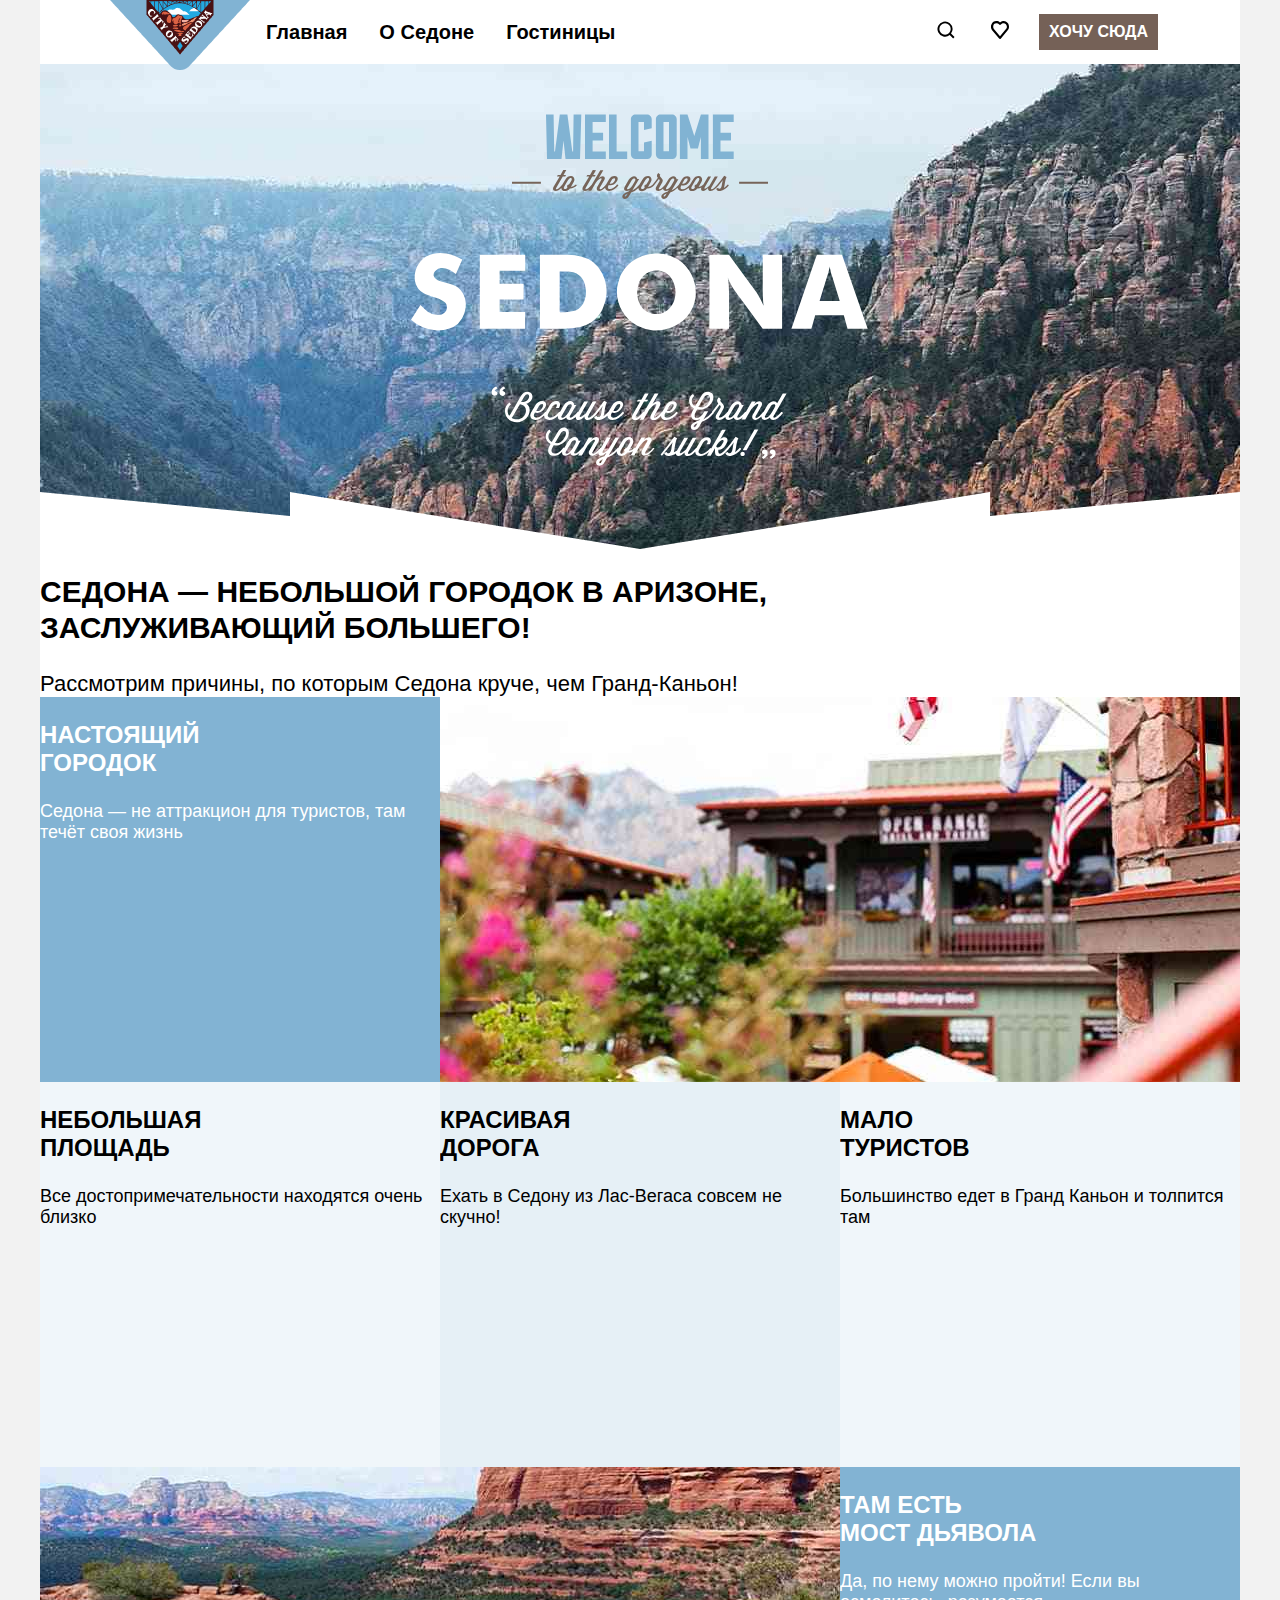
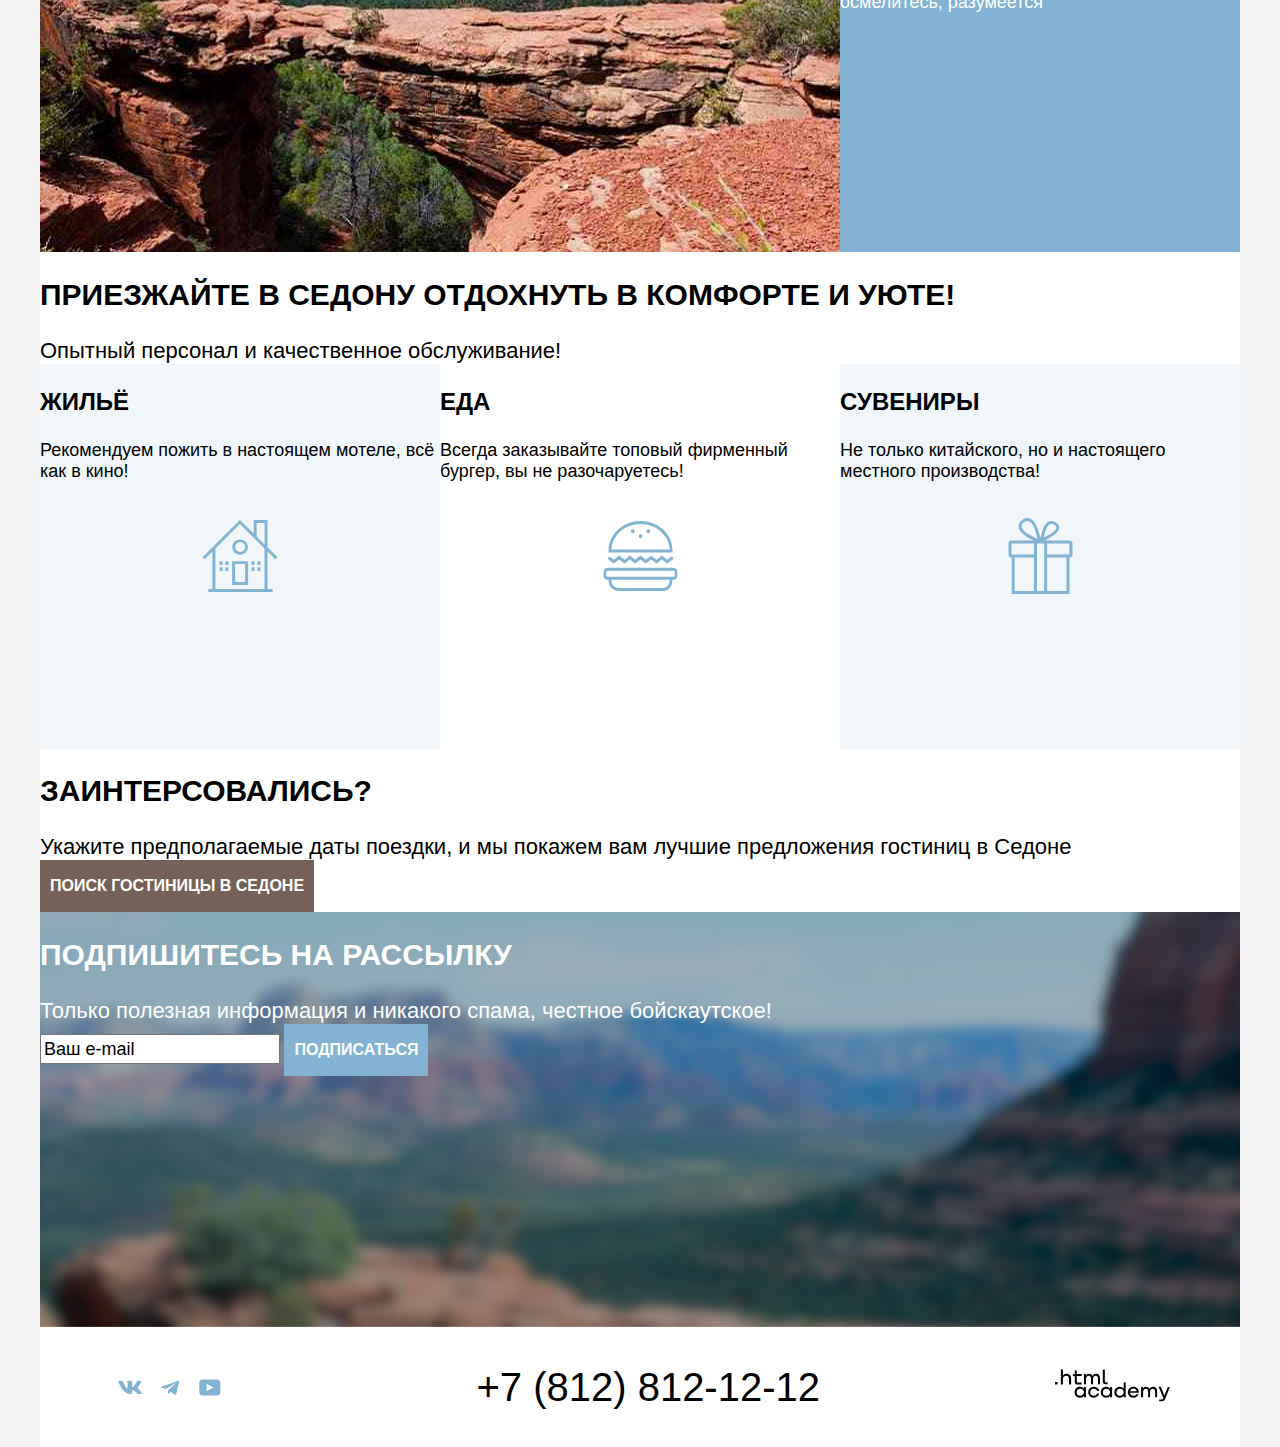
==== commit 3eb4e4f0: "Merge pull request #6 from Tuzemecc/master" ====
--- a/index.html
+++ b/index.html
@@ -6,25 +6,26 @@
     <title>HTML Academy: Седона</title>
   </head>
   <body>
-    <header>
+    <header class="header_container">
       <div><img src="images/logo.png" alt="Логотип города Седона" width="140" height="70"></div>
-      <nav>
-        <ul>
+      <nav class="header_menu_wrapper">
+        <ul class="header_menu">
           <li>Главная</li>
           <li><a href="#">О Седоне</a></li>
           <li><a href="catalog.html">Гостиницы</a></li>
         </ul>
       </nav>
-      <ul>
-        <li><button type="button"><img src="images/search.svg" alt="Поиск по сайту" width="18" height="18"></button></li>
-        <li><button type="button"><img src="images/heart.svg" alt="Посмотреть список избранного" width="18" height="18"></button></li>
+      <ul class="header_submenu">
+        <li><button type="button" class="button_img"><img src="images/search.svg" alt="Поиск по сайту" width="18" height="18"></button></li>
+        <li><button type="button" class="button_img"><img src="images/heart.svg" alt="Посмотреть список избранного" width="18" height="18"></button></li>
         <li><button type="button" class="button button_brown">Хочу сюда</button></li>
       </ul>
     </header>
-    <main>
+    <main class="main_container">
       <section class="welcome">
         <h1 class="visually-hidden">Welcome to Sedona</h1>
         <img src="images/welcome.svg" alt="Welcome to Sedona" width="458" height="352">
+        <div class="divider"></div>
       </section>
       <section>
         <header>
@@ -36,6 +37,8 @@
           <li>
             <h3>Настоящий<br>городок</h3>
             Седона — не аттракцион для туристов, там течёт своя жизнь
+          </li>
+          <li class="big">
             <img src="images/desc_sedona.jpg" alt="Седона городок" width="800" height="385">
           </li>
           <li class="square">
@@ -50,10 +53,12 @@
             <h3>Мало<br>туристов</h3>
             Большинство едет в Гранд Каньон и толпится там
           </li>
+          <li class="big">
+            <img src="images/desc_sedona2.jpg" alt="Мост дъявола в Седоне" width="800" height="385">
+          </li>
           <li>
             <h3>Там есть<br>Мост дьявола</h3>
             Да, по нему можно пройти! Если вы осмелитесь, разумеется
-            <img src="images/desc_sedona2.jpg" alt="Мост дъявола в Седоне" width="800" height="385">
           </li>
         </ul>
       </section>
@@ -95,9 +100,9 @@
         </form>
       </section>
     </main>
-    <footer>
+    <footer class="footer">
         <h2 class="visually-hidden">Соцсети</h2>
-        <ul>
+        <ul class="footer_links">
           <li><a href="#"><img src="images/vk.svg" alt="Vk" width="24" height="14"></a></li>
           <li><a href="#"><img src="images/telegram.svg" alt="Tg" width="18" height="15"></a></li>
           <li><a href="#"><img src="images/youtube.svg" alt="youtube" width="22" height="17"></a></li>
--- a/styles/styles.css
+++ b/styles/styles.css
@@ -13,41 +13,89 @@
   src: url("fonts/ptsans-700.woff2") format("woff2");
   font-display: swap;
 }
+html{
+  height: 100%;
+}
 body{
-   font-family: "PT Sans", sans-serif;
-}
-
-header{
+  font-family: "PT Sans", sans-serif;
+  display: flex;
+  flex-direction: column;
+  min-height: 100%;
+  padding: 0;
+  margin: 0;
+  background: #F2F2F2;
+}
+.footer{
   margin-left: auto;
   margin-right: auto;
   max-width: 1200px;
-}
-
-main{
+  display: flex;
+  width: 1200px;
+  height: 120px;
+  padding: 0 70px;
+  box-sizing: border-box;
+  align-items: center;
+  background: #FFF;
+}
+.header_container{
   margin-left: auto;
   margin-right: auto;
-  max-width: 1200px;
-}
-
-footer{
+  width: 1200px;
+  box-sizing: border-box;
+  padding: 0 70px;
+  display: flex;
+  height: 64px;
+  z-index: 1;
+  background: #FFF;
+}
+.main_container{
+  z-index: 0;
+  flex-grow: 1;
   margin-left: auto;
   margin-right: auto;
-  max-width: 1200px;
-}
-
-header ul li{
+  width: 1200px;
+  box-sizing: border-box;
+  /* padding: 0 70px; */
+  display: flex;
+  flex-direction: column;
+  background: #FFF;
+}
+
+.header_menu_wrapper{
+  flex-grow:1;
+  padding: 0;
+}
+.header_menu{
+  display: flex;
+  list-style: none;
+  padding: 0;
+  margin: 0;
+  height: 100%;
+}
+.header_menu li{
   font-size: 20px;
   line-height: 24px;
   font-weight: bold;
-}
-header ul a{
+  padding: 0 16px;
+  align-content: center;
+}
+.header_menu a{
   text-decoration: none;
   font-size: 20px;
   line-height: 24px;
   font-weight: bold;
   color: #000;
 }
-
+.header_submenu{
+  display: flex;
+  list-style: none;
+  padding: 0;
+  margin: 0;
+}
+.header_submenu  li{
+  padding: 0 12px;
+  align-content: center;
+}
 .button{
   font-family: "PT Sans", sans-serif;
   font-size: 16px;
@@ -66,7 +114,10 @@
 .button_huge{
   height: 52px;
 }
-
+.button_img{
+  border: 0;
+  background: none;
+}
 .button_blue{
   background-color: #82B3D3;
 }
@@ -154,11 +205,30 @@
 
 section.welcome{
   background: url("../images/bg_index.jpg") no-repeat center;
-
+  height: 485px;
+  box-sizing: border-box;
+  text-align: center;
+  padding-top: 50px;
+  justify-content: space-between;
+  display: flex;
+  flex-direction: column;
+  align-items: center;
+}
+.divider{
+  background: url("../images/divider.png") no-repeat center;
+  height: 57px;
+  width: 100%;
+}
+
+.params{
+  display: flex;
+  margin: 0;
+  padding: 0;
 }
 .params li{
   display: block;
   height: 385px;
+  width: 400px;
   background-color: #82B3D3;
   color: #000;
 }
@@ -179,15 +249,32 @@
 .filter{
   background: url("../images/bg_filter.jpg") #756157 no-repeat;
   color: #FFF;
-}
-
+  padding: 35px 70px 70px 70px;
+}
+.filter h1{
+  padding:0;
+  margin:0;
+}
+.results{
+  padding: 0 70px;
+}
+.advantages{
+  display: flex;
+  flex-wrap: wrap;
+  padding: 0;
+  margin: 0;
+}
 .advantages li{
   display: block;
   height: 385px;
+  width: 400px;
   background-color: #82B3D3;
   color: #FFF;
   overflow: hidden;
 }
+.advantages li.big{
+  width: 800px;
+}
 .advantages li.square,.advantages li.tourists{
   background: rgba(131, 179, 211, 0.12);
   color: #000;
@@ -199,6 +286,20 @@
 
 .white{
   color: #FFF
+}
+
+.breadcrumbs{
+  display: flex;
+  list-style: none;
+  margin:0;
+  padding: 0;
+}
+.breadcrumbs li{
+  padding-right: 7px;
+}
+.breadcrumbs li+li:before{
+  content: ">"; /*todo: заменить на картинку?*/
+  padding-right: 7px;
 }
 
 .navchain li{
@@ -207,22 +308,56 @@
   font-weight: normal;
 }
 
-fieldset legend{
+.filter_form{
+  display: flex;
+}
+.filter_form fieldset{
+  border: 0;
+  padding: 0;
+  margin: 0;
+  display: flex;
+  flex-direction: column;
+  padding-right: 60px;
+}
+.filter_form fieldset.big{
+  flex-grow: 1;
+  padding-right: 0;
+  padding-left: 60px;
+}
+.filter_form fieldset.big .price{
+  display: flex;
+}
+.filter_form fieldset.big .price input{
+  width: 143px;
+}
+
+.filter_form fieldset.buttons{
+  width: 191px;
+  padding: 0;
+}
+
+.filter_form fieldset legend{
   font-size: 20px;
   line-height: 24px;
   font-weight: bold;
-}
-
-fieldset label{
+  padding: 0;
+}
+
+.filter_form fieldset label{
   font-size: 18px;
   line-height: 23px;
   font-weight: normal;
+}
+.manage_list{
+  display: flex;
+  justify-content: space-between;
 }
 
 .manage_list .count{
   font-size: 30px;
   line-height: 36px;
   font-weight: bold;
+  flex-grow: 1;
 }
 
 .manage_list select{
@@ -230,6 +365,17 @@
   line-height: 21px;
   font-weight: normal;
 }
+.sort_and_view select{
+  margin-right: 70px;
+  height: 49px;
+  width: 292px;
+}
+.sort_and_view button{
+  margin-right: 8px;
+}
+.sort_and_view button:nth-last-child(1){
+  margin-right: 0;
+}
 
 .result_items desc{
   font-size: 18px;
@@ -241,9 +387,11 @@
   font-size: 20px;
   line-height: 36px;
   font-weight: bold;
+  display: flex;
+  list-style: none;
+  align-items: center;
 }
 .paging li{
-  float: left;
   width: 60px;
   height: 60px;
 }
@@ -261,3 +409,24 @@
   width: 100%;
   height: 100%;
 }
+
+.footer_links{
+  padding: 0;
+  margin: 0;
+  display: flex;
+  align-items: center;
+  list-style: none;
+}
+.footer_links li a{
+  /* padding: 0 10px; */
+  width: 40px;
+  height: 40px;
+  display: flex;
+  align-items: center;
+  justify-content: center;
+}
+.footer address{
+  flex-grow: 1;
+  margin-right: 235px;
+  text-align: right;
+}
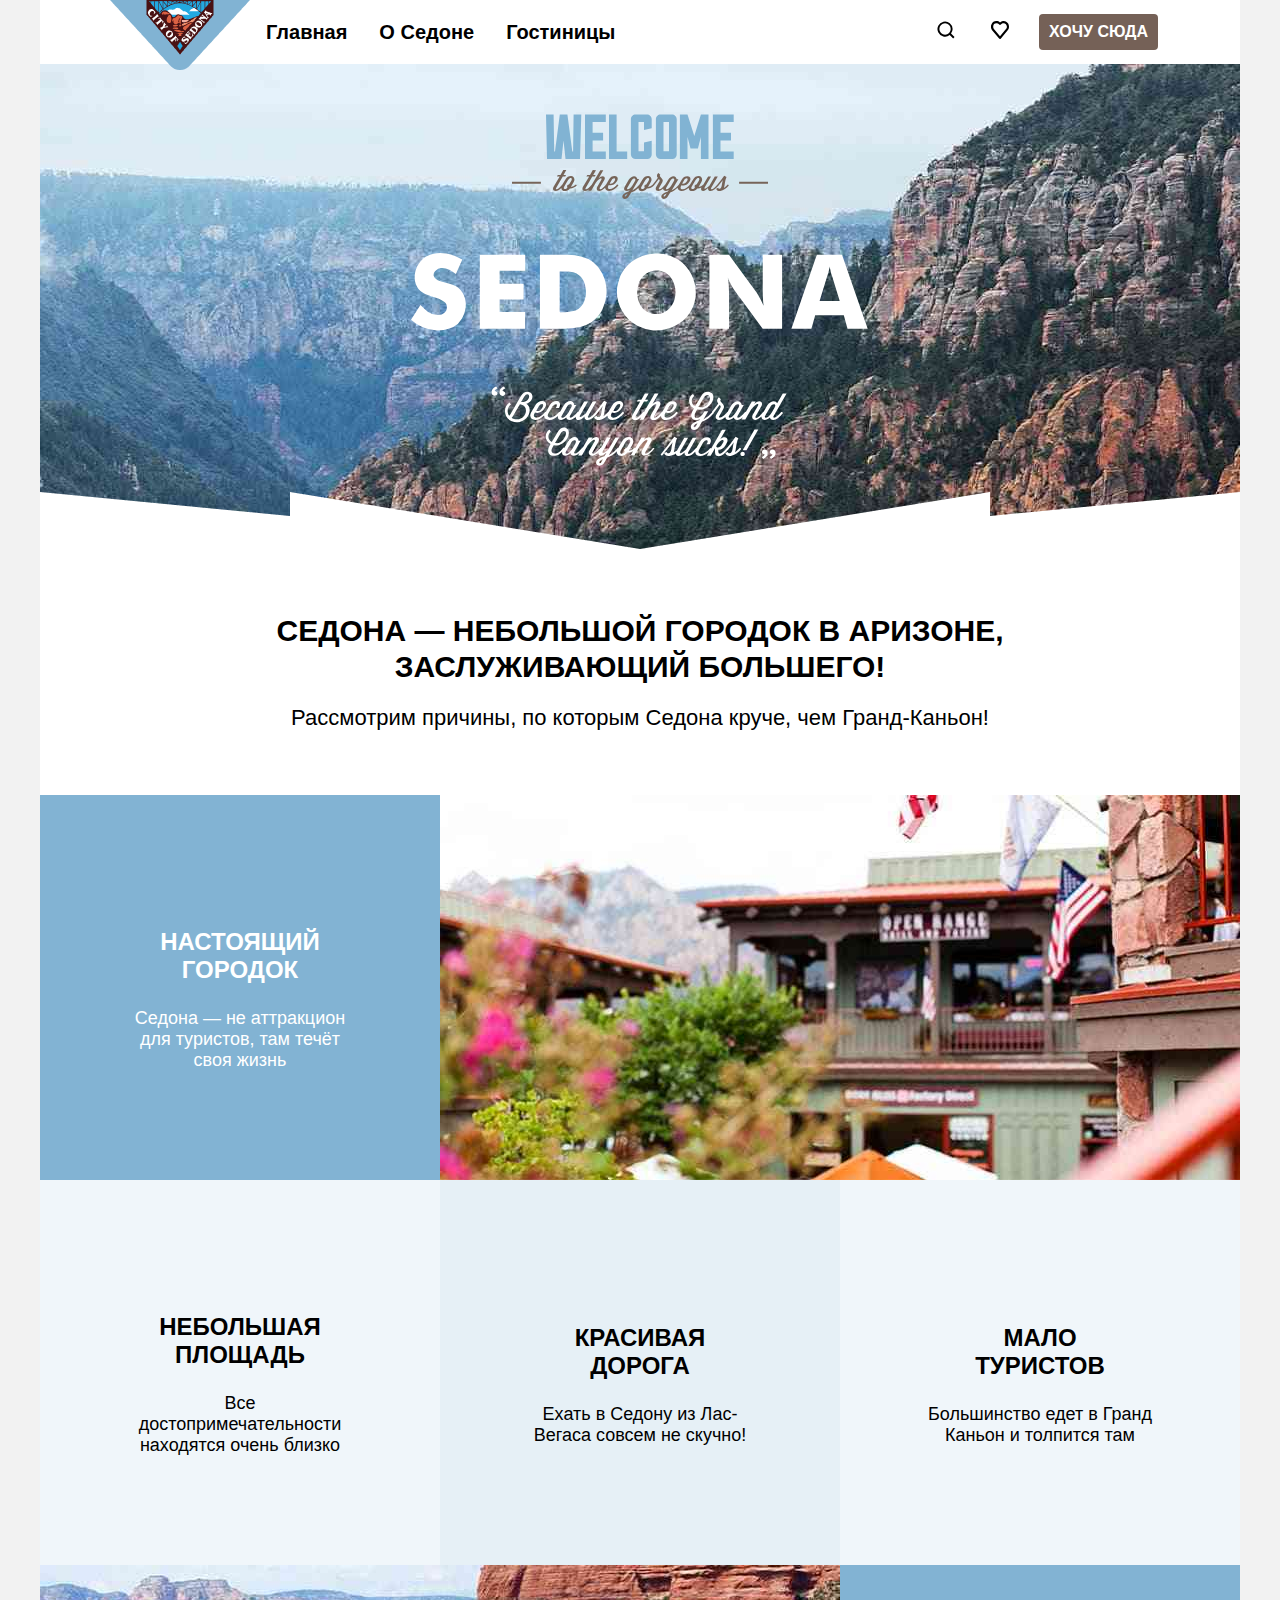
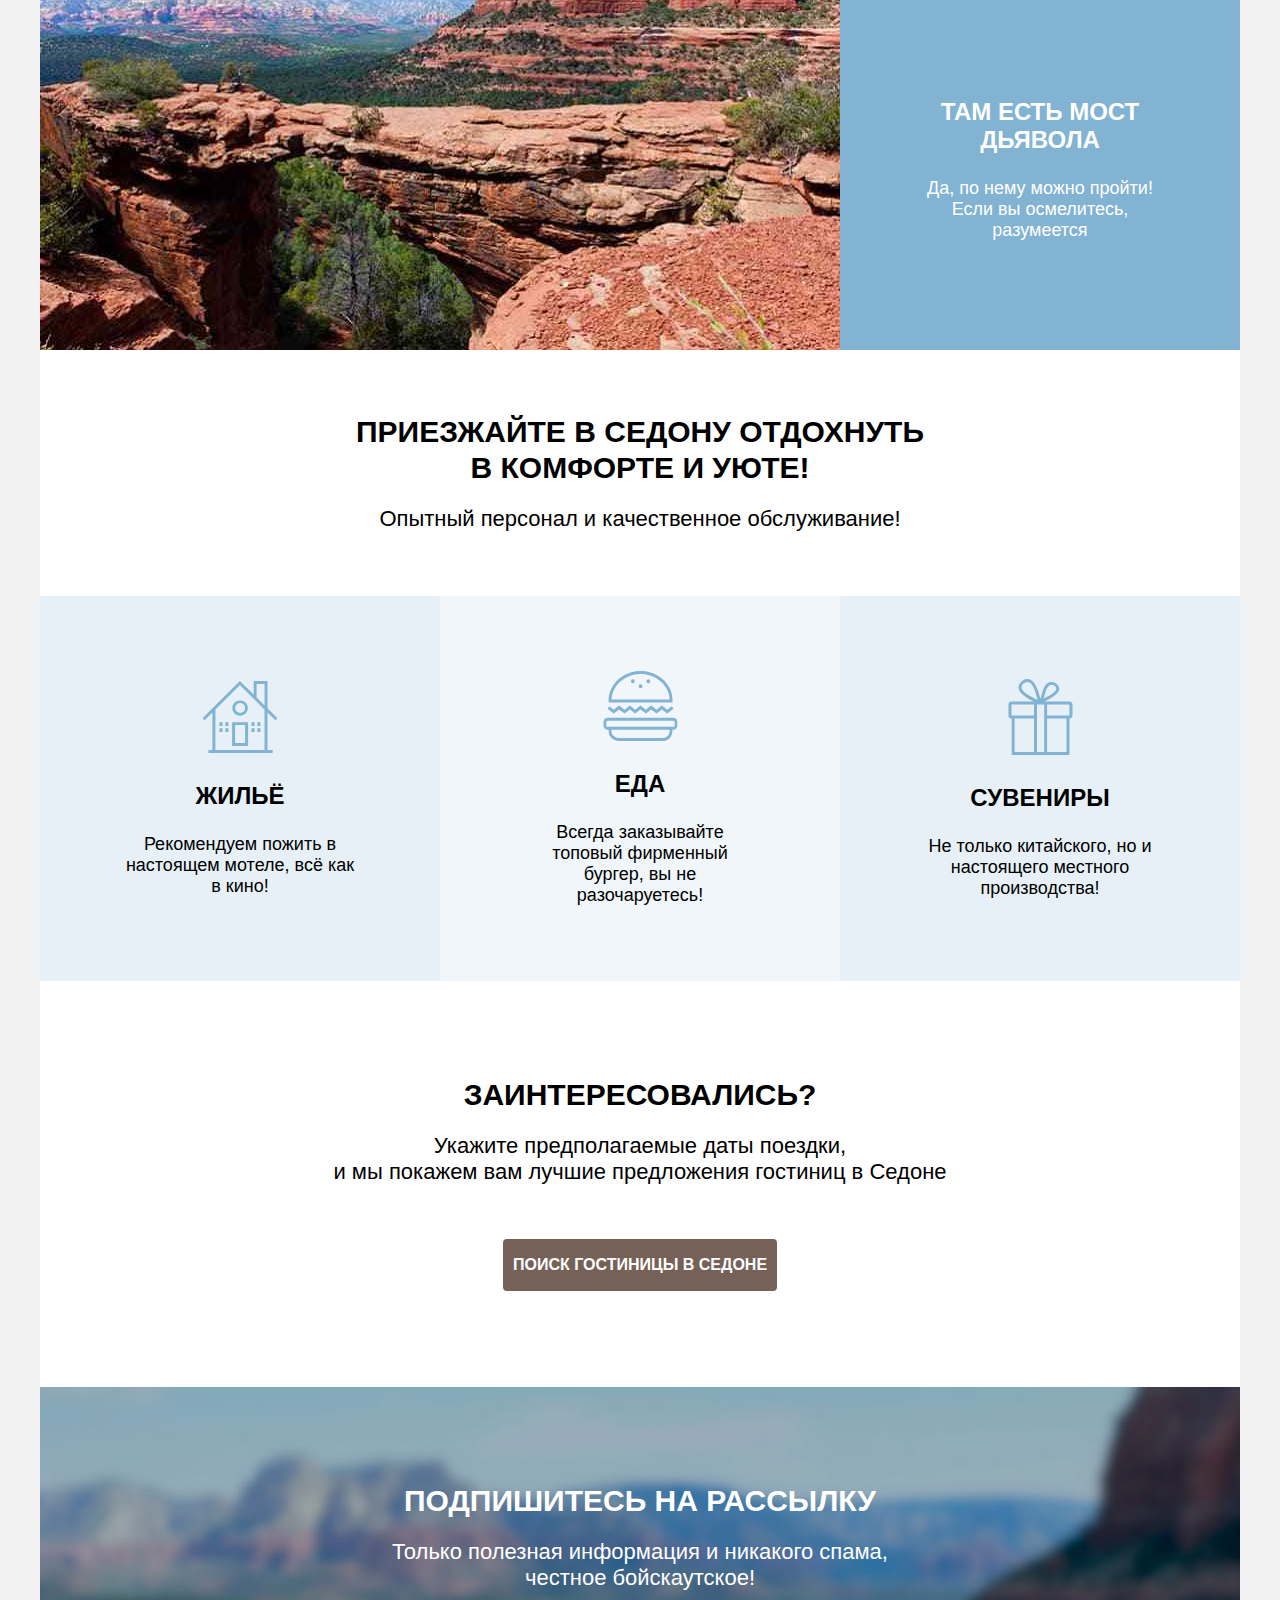
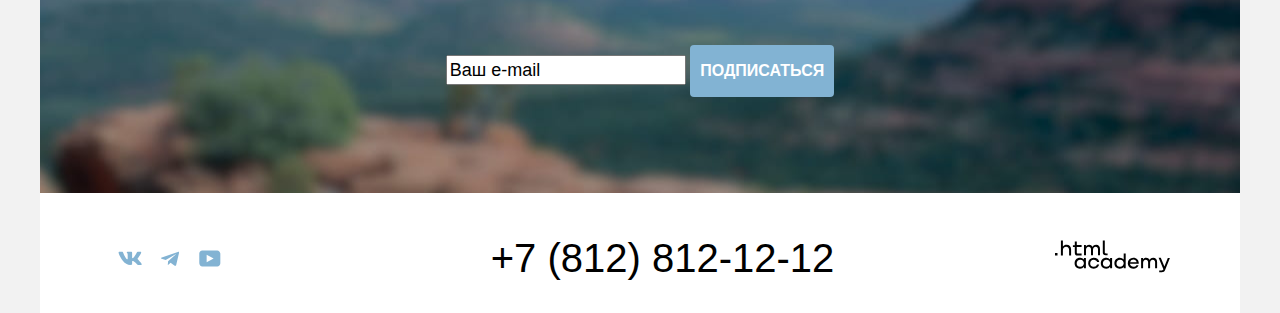
==== commit e75b4997: "Merge pull request #7 from Tuzemecc/master" ====
--- a/index.html
+++ b/index.html
@@ -28,71 +28,75 @@
         <div class="divider"></div>
       </section>
       <section>
-        <header>
+        <header class="column_center">
           <h2>Седона — небольшой городок в Аризоне,<br>
             заслуживающий большего!</h2>
           Рассмотрим причины, по которым Седона круче, чем Гранд-Каньон!
         </header>
-        <ul class="advantages">
+        <ul class="cubes">
           <li>
             <h3>Настоящий<br>городок</h3>
-            Седона — не аттракцион для туристов, там течёт своя жизнь
+            <div>Седона — не аттракцион для туристов, там течёт своя жизнь</div>
           </li>
           <li class="big">
             <img src="images/desc_sedona.jpg" alt="Седона городок" width="800" height="385">
           </li>
-          <li class="square">
+          <li class="light_blue">
+
               <h3>Небольшая<br>площадь</h3>
-              Все достопримечательности находятся очень близко
+              <div>Все достопримечательности находятся очень близко</div>
           </li>
-          <li class="road">
+          <li class="blue">
             <h3>Красивая<br>дорога</h3>
-            Ехать в Седону из Лас-Вегаса совсем не скучно!
+            <div>Ехать в Седону из Лас-Вегаса совсем не скучно!</div>
           </li>
-          <li class="tourists">
+          <li class="light_blue">
             <h3>Мало<br>туристов</h3>
-            Большинство едет в Гранд Каньон и толпится там
+            <div>Большинство едет в Гранд Каньон и толпится там</div>
           </li>
           <li class="big">
             <img src="images/desc_sedona2.jpg" alt="Мост дъявола в Седоне" width="800" height="385">
           </li>
           <li>
-            <h3>Там есть<br>Мост дьявола</h3>
-            Да, по нему можно пройти! Если вы осмелитесь, разумеется
+            <h3>Там есть Мост дьявола</h3>
+            <div>Да, по нему можно пройти! Если вы осмелитесь, разумеется</div>
           </li>
         </ul>
       </section>
       <section>
-        <header>
-          <h2>Приезжайте в Седону отдохнуть в комфорте и уюте!</h2>
+        <header class="column_center">
+          <h2>Приезжайте в Седону отдохнуть<br> в комфорте и уюте!</h2>
           Опытный персонал и качественное обслуживание!
         </header>
-        <ul class="params">
-          <li class="housing">
+        <ul class="cubes">
+          <li class="blue">
+            <div><img src="images/house.svg" width="76" height="72"></div>
             <h3>Жильё</h3>
-            Рекомендуем пожить в настоящем мотеле, всё как в кино!
+            <div>Рекомендуем пожить в настоящем мотеле, всё как в кино!</div>
           </li>
-          <li class="eating">
+          <li class="light_blue">
+            <div><img src="images/food.svg" width="75" height="70"></div>
             <h3>Еда</h3>
-            Всегда заказывайте топовый фирменный бургер, вы не разочаруетесь!
+            <div>Всегда заказывайте топовый фирменный бургер, вы не разочаруетесь!</div>
           </li>
-          <li class="souvenir">
+          <li class="blue">
+            <div><img src="images/souvenir.svg" width="65" height="76"></div>
             <h3>Сувениры</h3>
-            Не только китайского, но и настоящего местного производства!
+            <div>Не только китайского, но и настоящего местного производства!</div>
           </li>
         </ul>
       </section>
-      <section>
+      <section class="column_center">
         <header>
-          <h2>Заинтерсовались?</h2>
-          Укажите предполагаемые даты поездки, и мы покажем вам лучшие предложения гостиниц в Седоне
+          <h2>Заинтересовались?</h2>
+          Укажите предполагаемые даты поездки, <br>и мы покажем вам лучшие предложения гостиниц в Седоне
         </header>
         <button type="button" class="button button_brown button_huge">Поиск гостиницы в седоне</button>
       </section>
-      <section class="non_white_subscribe">
+      <section class="column_center non_white_subscribe">
         <header class="white">
           <h2>Подпишитесь на рассылку</h2>
-          Только полезная информация и никакого спама, честное бойскаутское!
+          Только полезная информация и никакого спама,<br> честное бойскаутское!
         </header>
         <form action="https://echo.htmlacademy.ru/">
           <input type="text" value="Ваш e-mail" required>
--- a/styles/styles.css
+++ b/styles/styles.css
@@ -31,11 +31,11 @@
   max-width: 1200px;
   display: flex;
   width: 1200px;
-  height: 120px;
-  padding: 0 70px;
+  padding: 45px 70px 35px 70px;
   box-sizing: border-box;
   align-items: center;
   background: #FFF;
+  justify-content: space-between;
 }
 .header_container{
   margin-left: auto;
@@ -99,7 +99,7 @@
 .button{
   font-family: "PT Sans", sans-serif;
   font-size: 16px;
-  line-height: 20px;
+  line-height: 26px;
   font-weight: bold;
   color: #FFF;
   text-transform: uppercase;
@@ -109,6 +109,8 @@
   height: 36px;
   box-sizing: border-box;
   border: 0;
+  border-radius: 4px;
+  text-align: center;
 }
 
 .button_huge{
@@ -148,7 +150,8 @@
   font-size: 60px;
   line-height: 78px;
   font-weight: bold;
-  text-transform: uppercase;
+  margin: 0 0 8 0;
+  /* text-transform: uppercase; */
 }
 
 
@@ -157,15 +160,15 @@
   line-height: 36px;
   font-weight: bold;
   text-transform: uppercase;
+  padding: 0;
+  margin: 0 0 20px 0;
 }
 
 section header{
   font-size: 22px;
   line-height: 26px;
   font-weight: normal;
-  width: 100%;
-}
-
+}
 ul li{
   font-size: 18px;
   line-height: 21px;
@@ -177,9 +180,6 @@
   line-height: 28px;
   font-weight: bold;
   text-transform: uppercase;
-}
-ul.result_items li h3{
-  text-transform: none;
 }
 
 section button{
@@ -220,34 +220,27 @@
   width: 100%;
 }
 
-.params{
-  display: flex;
-  margin: 0;
-  padding: 0;
-}
-.params li{
-  display: block;
-  height: 385px;
-  width: 400px;
-  background-color: #82B3D3;
-  color: #000;
-}
-.params .housing{
-  background: rgba(131, 179, 211, 0.12) url("../images/house.svg") no-repeat center;
-}
-.params .eating{
-  background: url("../images/food.svg") no-repeat center;
-}
-.params .souvenir{
-  background: rgba(131, 179, 211, 0.12) url("../images/souvenir.svg") no-repeat center;
-}
-
 .non_white_subscribe{
   background: url("../images/bg_subscribe.jpg") no-repeat center;
-  height: 415px;
+}
+.column_center{
+  display: flex;
+  flex-direction: column;
+  align-items: center;
+  text-align: center;
+}
+section.column_center{
+  padding: 96px 0 96px 0;
+}
+header.column_center{
+  padding: 64px 0 64px 0;
+}
+section.column_center header{
+  margin-bottom: 54px;
 }
 .filter{
   background: url("../images/bg_filter.jpg") #756157 no-repeat;
+  background-size: cover;
   color: #FFF;
   padding: 35px 70px 70px 70px;
 }
@@ -256,34 +249,41 @@
   margin:0;
 }
 .results{
-  padding: 0 70px;
-}
-.advantages{
+  padding: 50px 70px 60px 70px;
+}
+.cubes{
   display: flex;
   flex-wrap: wrap;
   padding: 0;
   margin: 0;
-}
-.advantages li{
-  display: block;
+  width: 100%;
+  height: auto;
+}
+.cubes li{
+  display: flex;
   height: 385px;
-  width: 400px;
+  flex-basis: 400px;
   background-color: #82B3D3;
   color: #FFF;
-  overflow: hidden;
-}
-.advantages li.big{
-  width: 800px;
-}
-.advantages li.square,.advantages li.tourists{
+  flex-wrap: wrap;
+  flex-direction: column;
+  justify-content: center;
+  text-align: center;
+  padding: 0 85px;
+  box-sizing: border-box;
+}
+.cubes li.big{
+  flex-grow: 1;
+  padding: 0;
+}
+.cubes li.light_blue{
   background: rgba(131, 179, 211, 0.12);
   color: #000;
 }
-.advantages .road{
+.cubes .blue{
   background: rgba(131, 179, 211, 0.20);
   color: #000;
 }
-
 .white{
   color: #FFF
 }
@@ -291,15 +291,14 @@
 .breadcrumbs{
   display: flex;
   list-style: none;
-  margin:0;
-  padding: 0;
+  margin: 0 0 40px 0;
+  padding: 0;
+  height: 21px;
+  align-items: center;
+
 }
 .breadcrumbs li{
-  padding-right: 7px;
-}
-.breadcrumbs li+li:before{
-  content: ">"; /*todo: заменить на картинку?*/
-  padding-right: 7px;
+  padding-right: 10px;
 }
 
 .navchain li{
@@ -340,6 +339,7 @@
   font-size: 20px;
   line-height: 24px;
   font-weight: bold;
+  margin-bottom: 32px;
   padding: 0;
 }
 
@@ -347,40 +347,82 @@
   font-size: 18px;
   line-height: 23px;
   font-weight: normal;
+  margin-bottom: 16px;
+}
+.filter_form .button_blue{
+  margin-bottom: 32px;
 }
 .manage_list{
   display: flex;
   justify-content: space-between;
+  margin-bottom: 40px;
 }
 
 .manage_list .count{
   font-size: 30px;
   line-height: 36px;
   font-weight: bold;
-  flex-grow: 1;
+  flex-grow: 4;
 }
 
 .manage_list select{
   font-size: 18px;
   line-height: 21px;
   font-weight: normal;
-}
-.sort_and_view select{
   margin-right: 70px;
   height: 49px;
   width: 292px;
 }
-.sort_and_view button{
+.manage_list button{
   margin-right: 8px;
 }
-.sort_and_view button:nth-last-child(1){
+.manage_list button:nth-last-child(1){
   margin-right: 0;
 }
 
-.result_items desc{
+.result_items{
+  display: flex;
+  flex-wrap: wrap;
+  padding: 0;
+  border-bottom: 1px solid #e6e6e6;
+  padding-bottom: 30px;
+  margin-bottom: 40px;
+}
+.result_items li{
+  display: flex;
+  flex-direction: column;
+  align-items: center;
+  padding: 20px;
+  border-radius: 2%;
+  outline:1px solid #e6e6e6;
+  margin-right: 20px;
+  margin-bottom: 20px;
+}
+.result_items li:nth-child(3n){
+  margin-right: 0;
+}
+.result_items li h3{
+  text-transform: none;
+  text-align: left;
+  width: 100%;
+  margin: 16px 0;
+}
+.result_items li .desc{
   font-size: 18px;
   line-height: 21px;
-  font-weight: normal;
+  width: 100%;
+  font-weight: normal;
+  display: flex;
+  justify-content: space-between;
+  margin-bottom: 16px;
+  align-items: center;
+}
+
+.result_items li .desc .stars{
+  display: flex;
+}
+.result_items li .desc .button{
+  width: 140px;
 }
 
 .paging{
@@ -390,10 +432,17 @@
   display: flex;
   list-style: none;
   align-items: center;
+  padding: 0;
 }
 .paging li{
   width: 60px;
   height: 60px;
+  margin-right: 8px;
+  text-align: center;
+  display: flex;
+  align-items: center;
+  justify-content: center;
+  border-radius: 4px;
 }
 
 .paging .selected, .paging .gap{
@@ -402,31 +451,27 @@
 }
 
 .paging a{
-  display: block;
   color: #FFF;
   background: #82B3D3;
   text-decoration: none;
   width: 100%;
   height: 100%;
-}
-
+  line-height: 60px;
+  border-radius: 4px;
+}
 .footer_links{
   padding: 0;
   margin: 0;
   display: flex;
   align-items: center;
   list-style: none;
+  flex-wrap: wrap;
+  flex-basis: 160px;
 }
 .footer_links li a{
-  /* padding: 0 10px; */
   width: 40px;
   height: 40px;
   display: flex;
   align-items: center;
   justify-content: center;
 }
-.footer address{
-  flex-grow: 1;
-  margin-right: 235px;
-  text-align: right;
-}
